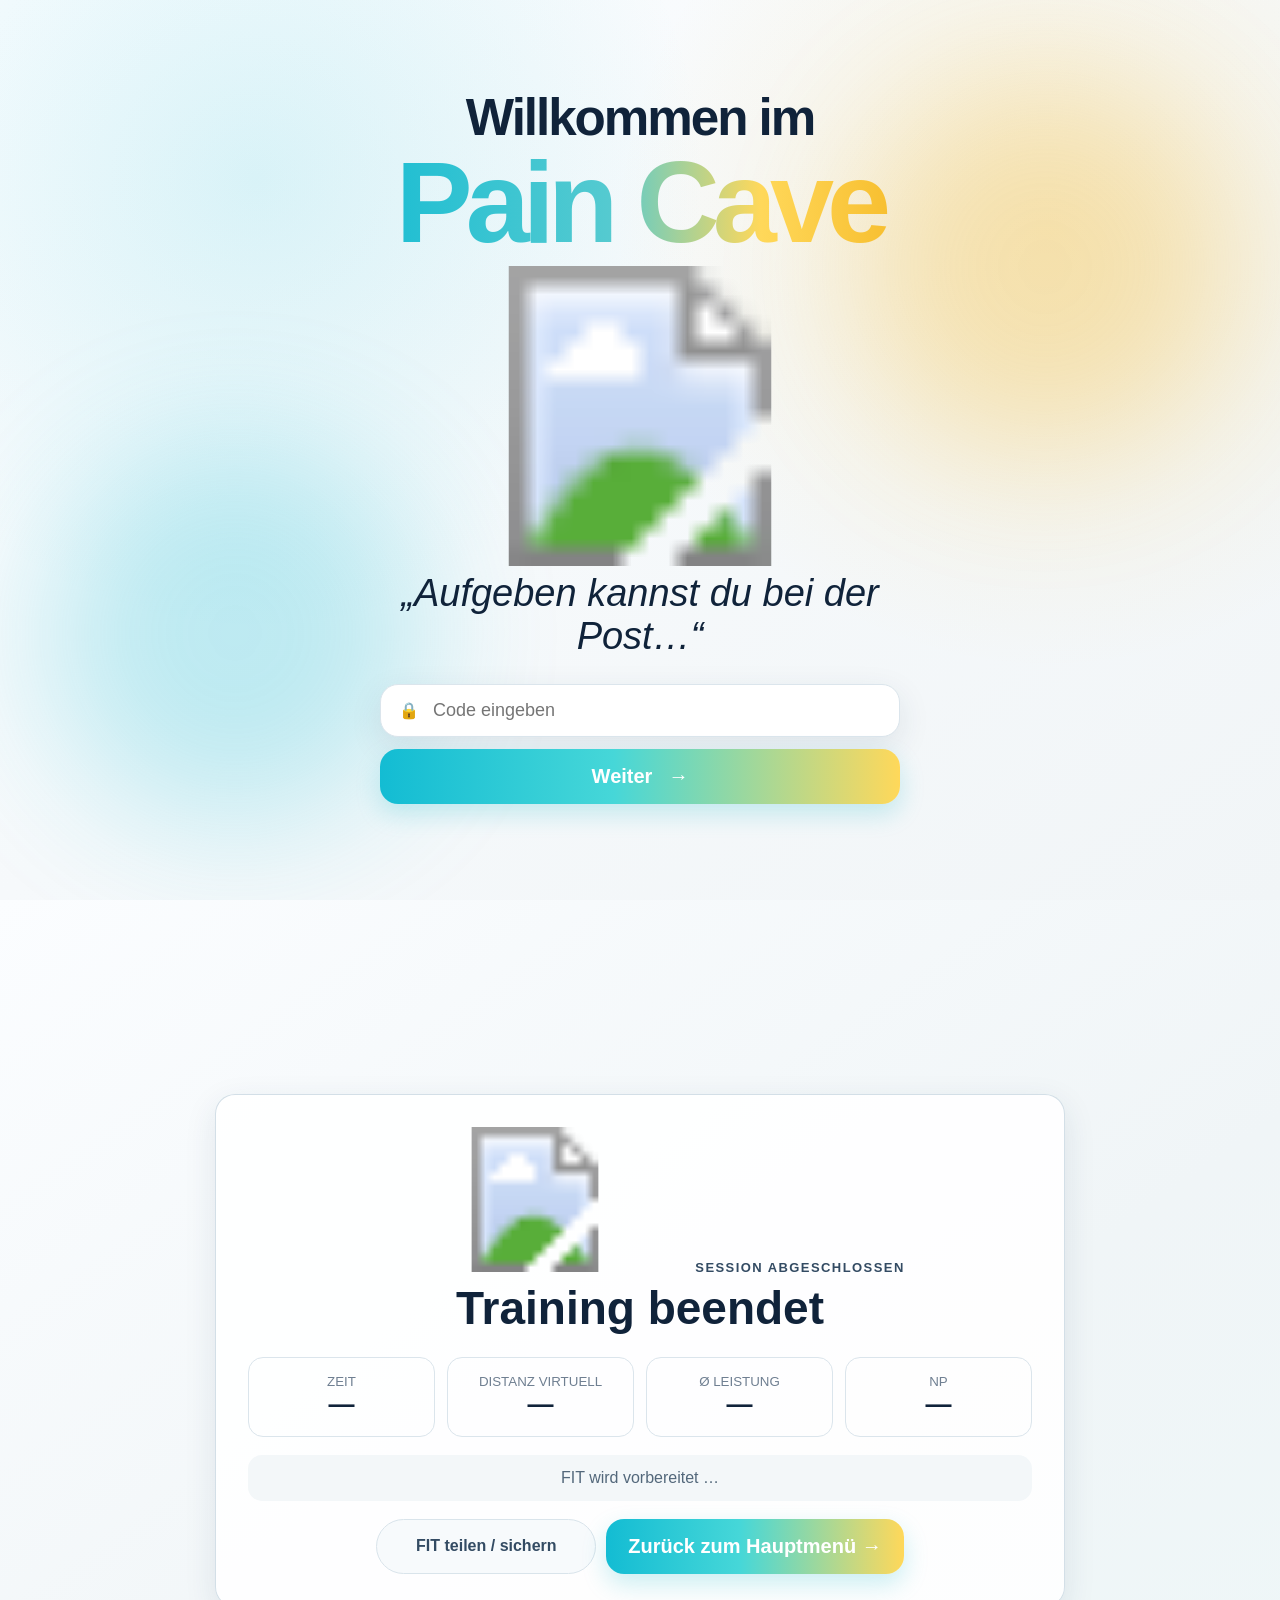
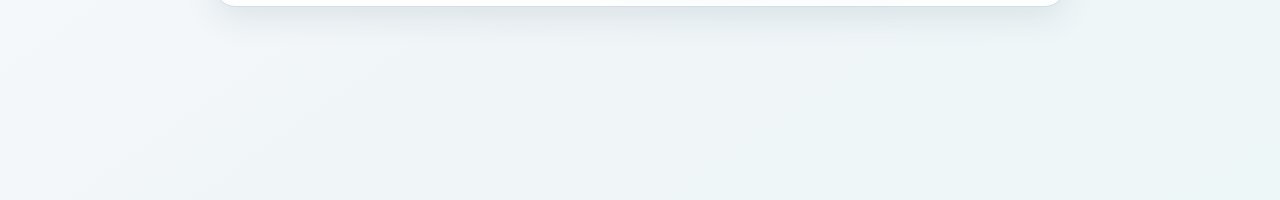
==== index.html @ 0516cbe9 "Finalize Ride UI shell and cache-busting assets" ====
<!doctype html>
<html lang="de">
<head>
  <meta charset="utf-8">
  <meta name="viewport" content="width=device-width,initial-scale=1,maximum-scale=1,viewport-fit=cover">
  <meta name="theme-color" content="#f4f7fa">
  <title>360° Coach · Pain Cave</title>
  <link rel="stylesheet" href="styles-v1.css?v=1.0.1">
  <link rel="stylesheet" href="overrides-v1.css?v=1.0.1">
</head>
<body>
  <div id="toast" class="toast" aria-live="polite"></div>

  <main>
    <section id="screenLogin" class="screen login-screen">
      <div class="login-shell">
        <div class="login-glow glow-cyan"></div><div class="login-glow glow-gold"></div>
        <div class="login-panel">
          <div class="welcome-kicker">Willkommen im</div>
          <h1 class="pain-title">Pain Cave</h1>
          <img class="login-logo" src="assets/logo-web.svg" alt="Triathlon Kollektiv Halle">
          <blockquote>„Aufgeben kannst du bei der Post…“</blockquote>
          <form id="loginForm" class="login-form" autocomplete="off">
            <label class="code-field"><span>🔒</span><input id="accessCode" type="password" inputmode="text" placeholder="Code eingeben" autocomplete="off"></label>
            <div id="loginError" class="login-error" hidden>Falscher Code</div>
            <button class="cta-gradient" type="submit">Weiter <span>→</span></button>
          </form>
        </div>
      </div>
    </section>

    <section id="screenMenu" class="screen app-screen" hidden>
      <header class="app-header">
        <img class="brand-logo" src="assets/logo-web.svg" alt="Triathlon Kollektiv Halle">
        <div class="brand-copy"><strong>360° Coach</strong><span>Athlete: Martin Wehlert</span></div>
        <div class="header-quote">„Aufgeben kannst du<br>bei der Post…“</div>
      </header>

      <div class="page-title"><h1>Hauptmenü</h1><p>Dein nächstes Training wartet</p></div>

      <div class="menu-grid">
        <section class="panel workout-card">
          <div class="panel-head"><span class="eyebrow">▥ Heutiges Workout</span><button id="btnWorkoutChange" class="ghost-btn">⇄ Workout wechseln</button></div>
          <h2 id="menuWorkoutName">Workout wird geladen …</h2>
          <div class="workout-meta">
            <div><b id="menuKeyBlock">—</b><span>Schlüsselblock</span></div>
            <div><b id="menuDuration">—</b><span>Gesamtdauer</span></div>
            <div><b id="menuTarget">—</b><span>Peak-Leistung</span></div>
            <div><b id="menuSource">360° Coach</b><span>Quelle</span></div>
          </div>
          <svg id="menuWorkoutChart" class="workout-chart" viewBox="0 0 1000 170" role="img" aria-label="Workout Profil"></svg>
        </section>

        <section class="panel bike-card">
          <div class="panel-head"><span class="eyebrow">🚴 Bike-Profil</span><span class="info-dot" title="Beeinflusst die virtuelle Geschwindigkeit">i</span></div>
          <div class="bike-options">
            <button id="bikeRoad" class="bike-option" data-bike="road"><div class="bike-icon">🚴</div><b>Rennrad</b><span>CdA 0,30</span></button>
            <button id="bikeTri" class="bike-option active" data-bike="tri"><div class="bike-icon">🏁</div><b>Triathlonrad</b><span>CdA 0,23</span></button>
          </div>
        </section>

        <section class="panel connections-card">
          <div class="panel-head"><span class="eyebrow">◉ Verbindungen</span><button id="btnCheckConnections" class="ghost-btn">↻ Verbindungen prüfen</button></div>
          <div class="connection-grid">
            <button id="btnTrainerConnect" class="connection-tile"><span class="conn-icon">⚡</span><b>KICKR</b><span id="trainerStatusText" class="status-text off">Nicht verbunden</span><small>Smart Trainer</small></button>
            <button id="btnHrmConnect" class="connection-tile"><span class="conn-icon">♥</span><b>HRM-Pro</b><span id="hrmStatusText" class="status-text off">Nicht verbunden</span><small>Herzfrequenz</small></button>
          </div>
        </section>

        <section class="panel checklist-card">
          <div class="panel-head"><span class="eyebrow">✓ Vor dem Start</span><b id="checkCount">2 / 4</b></div>
          <label class="check-row"><input id="checkGarmin" type="checkbox"><span><b>Garmin-Aufzeichnung gestartet</b><small>Auf der Uhr Indoor Cycling manuell starten</small></span></label>
          <label class="check-row"><input id="checkGear" type="checkbox"><span><b>Handtuch / Flasche bereit</b><small>Alles für dein Training vorbereitet?</small></span></label>
          <div class="check-row auto"><span id="checkWorkoutIcon" class="check-icon">✓</span><span><b>Workout geladen</b><small id="checkWorkoutText">Wird geladen …</small></span></div>
          <div class="check-row auto"><span id="checkErgIcon" class="check-icon muted">•</span><span><b>ERG-Modus bereit</b><small id="checkErgText">KICKR noch nicht verbunden</small></span></div>
        </section>

        <section class="panel quick-card">
          <div class="panel-head"><span class="eyebrow">⚙ Schnelleinstellungen</span></div>
          <div class="quick-grid">
            <button id="btnReloadWorkout" class="quick-btn">▣<span>Workout<br>neu laden</span></button>
            <button id="btnConnectionsQuick" class="quick-btn">🔗<span>Verbindungen<br>prüfen</span></button>
            <label class="quick-toggle"><span>FIT automatisch<br>erzeugen</span><input id="toggleAutoFit" type="checkbox" checked><i></i></label>
            <label class="quick-toggle"><span>Display-<br>Dimmung</span><input id="toggleDim" type="checkbox"><i></i></label>
            <label class="quick-toggle"><span>Block-Countdown<br>& Tonsignal</span><input id="toggleSound" type="checkbox" checked><i></i></label>
          </div>
          <div class="secondary-actions"><button id="btnHistory">▥ Historie</button><button id="btnSettings">⚙ Einstellungen</button></div>
        </section>

        <button id="btnStartTraining" class="start-training" disabled><span>▶</span> TRAINING STARTEN <span>→</span></button>
      </div>
    </section>

    <section id="screenRide" class="screen app-screen ride-screen" hidden>
      <header class="ride-header">
        <img class="brand-logo" src="assets/logo-web.svg" alt="Triathlon Kollektiv Halle">
        <div class="brand-copy"><strong>360° Coach</strong><span>Athlete: Martin Wehlert</span></div>
        <div class="ride-statuses">
          <div id="rideTrainerStatus" class="status-chip"><span>⚡</span><b>KICKR</b><small>Verbunden</small></div>
          <div id="rideHrmStatus" class="status-chip"><span>♥</span><b>HRM-Pro</b><small>Verbunden</small></div>
          <div id="rideErgStatus" class="status-chip"><span>⚙</span><b>ERG Modus</b><small>Aktiv</small></div>
        </div>
      </header>

      <div class="ride-grid">
        <section class="panel hero-power">
          <div class="eyebrow center">Aktuelle Leistung</div>
          <div class="power-number"><span id="ridePower3s">0</span><small>W</small></div>
          <div class="hero-sub"><span>ZIEL <b id="rideTargetPower">— W</b></span><span>Ø 3 s</span></div>
          <div class="metric-row">
            <div class="metric-card"><div class="metric-label"><span class="heart">♥</span> Herzfrequenz</div><div class="metric-value"><span id="rideHeartRate">—</span><small>bpm</small></div><div class="metric-foot" id="rideHrZone">HF live</div></div>
            <div class="metric-card"><div class="metric-label"><span class="cyan">◉</span> Kadenz</div><div class="metric-value"><span id="rideCadence">—</span><small>rpm</small></div><div class="metric-foot" id="rideCadenceTarget">Ziel —</div></div>
            <div class="metric-card"><div class="metric-label"><span class="cyan">◔</span> Virtuelle Geschwindigkeit</div><div class="metric-value"><span id="rideSpeed">0,0</span><small>km/h</small></div><div class="metric-foot">Auf ebener Strecke</div></div>
          </div>
        </section>

        <section class="panel block-card">
          <div class="block-head"><span class="eyebrow">Aktueller Block</span><b id="rideBlockIndex">— / —</b></div>
          <div class="block-main"><div><h2 id="rideBlockName">—</h2><h3 id="rideBlockPrescription">—</h3><p id="rideBlockNote"></p><span id="rideRpe" class="rpe-pill">RPE: —/10</span></div><div class="timer-ring"><div><small>Verbleibend</small><b id="rideBlockRemaining">00:00</b></div></div></div>
          <div id="countdownOverlay" class="countdown-overlay" hidden><b id="countdownNumber">5</b><span>Nächster Block</span></div>
          <div class="next-block"><div class="block-head"><span class="eyebrow">Nächster Block</span><b id="rideNextIndex">—</b></div><h3 id="rideNextName">—</h3><p id="rideNextPrescription">—</p><div id="nextMiniProfile" class="mini-profile"></div></div>
        </section>

        <section class="panel profile-card"><div class="profile-head"><span class="eyebrow">Trainings-Profil</span><div class="legend"><span class="gold-line"></span>Ziel-Leistung <span class="cyan-line"></span>Aktuelle Leistung <span class="dot"></span>Aktuelle Position</div></div><svg id="rideWorkoutChart" class="workout-chart ride-chart" viewBox="0 0 1200 220" role="img" aria-label="Live Workout Profil"></svg></section>

        <section class="stats-strip">
          <div><span>⌖</span><small>Virtuelle Distanz</small><b id="rideDistance">0,0 km</b></div>
          <div><span>▥</span><small>Ø Leistung</small><b><span id="rideAvgPower">—</span> W</b><em></em><small>Ø NP</small><b><span id="rideNp">—</span> W</b></div>
          <div><span>◷</span><small>Gesamtzeit</small><b><span id="rideElapsed">0:00</span> / <span id="ridePlanned">0:00</span></b></div>
          <div><span>⌛</span><small>Restzeit</small><b id="rideRemaining">0:00</b></div>
        </section>

        <nav class="ride-controls">
          <button id="btnEndRide" class="control-btn">☰ <span><b>Training beenden</b><small>Zurück ins Menü</small></span></button>
          <button id="btnMinus5" class="control-btn"><b>− 5 W</b><small>Zielleistung</small></button>
          <button id="btnPlus5" class="control-btn"><b>+ 5 W</b><small>Zielleistung</small></button>
          <button id="btnPause" class="control-btn pause-btn"><b>Ⅱ <span>PAUSE</span></b><small>Training anhalten</small></button>
          <button id="btnSkip" class="control-btn"><b>▶▶ SKIP</b><small>Nächster Block</small></button>
        </nav>
      </div>
    </section>

    <section id="screenSummary" class="screen app-screen summary-screen" hidden>
      <div class="summary-shell panel"><img class="summary-logo" src="assets/logo-web.svg" alt="Triathlon Kollektiv Halle"><span class="eyebrow">Session abgeschlossen</span><h1 id="summaryTitle">Training beendet</h1><div class="summary-grid"><div><small>Zeit</small><b id="summaryTime">—</b></div><div><small>Distanz virtuell</small><b id="summaryDistance">—</b></div><div><small>Ø Leistung</small><b id="summaryAvg">—</b></div><div><small>NP</small><b id="summaryNp">—</b></div></div><div id="summaryFit" class="summary-fit">FIT wird vorbereitet …</div><div class="summary-actions"><button id="btnShareFit" class="ghost-btn" disabled>FIT teilen / sichern</button><button id="btnBackMenu" class="cta-gradient">Zurück zum Hauptmenü →</button></div></div>
    </section>
  </main>

  <dialog id="dialogConfirmEnd" class="modal"><form method="dialog" class="modal-card"><h2>Training wirklich beenden?</h2><p>Die bisherige Einheit wird sauber abgeschlossen. Wenn Auto-FIT aktiv ist, wird anschließend eine FIT-Datei erzeugt und validiert.</p><div class="modal-actions"><button value="cancel" class="ghost-btn">Weiterfahren</button><button id="confirmEndRide" value="default" class="danger-btn">Training beenden</button></div></form></dialog>
  <dialog id="dialogWorkouts" class="modal"><div class="modal-card"><div class="modal-head"><h2>Workout wählen</h2><button data-close-dialog="dialogWorkouts">×</button></div><div id="workoutList" class="workout-list"></div></div></dialog>
  <dialog id="dialogHistory" class="modal"><div class="modal-card wide"><div class="modal-head"><h2>Lokale Historie</h2><button data-close-dialog="dialogHistory">×</button></div><div id="historyList" class="history-list"></div></div></dialog>
  <dialog id="dialogSettings" class="modal"><div class="modal-card"><div class="modal-head"><h2>Einstellungen</h2><button data-close-dialog="dialogSettings">×</button></div><div class="settings-form"><label>Fahrergewicht (kg)<input id="settingRiderKg" type="number" min="40" max="150" step="0.1"></label><label>Radgewicht (kg)<input id="settingBikeKg" type="number" min="5" max="25" step="0.1"></label><label>Rennrad CdA<input id="settingRoadCda" type="number" min="0.15" max="0.5" step="0.01"></label><label>Triathlonrad CdA<input id="settingTriCda" type="number" min="0.15" max="0.5" step="0.01"></label><button id="btnSaveSettings" class="cta-gradient">Speichern</button></div></div></dialog>

  <div id="debugDrawer" class="debug-drawer" hidden><div class="debug-head"><b>Debug</b><button id="btnCloseDebug">×</button></div><pre id="debugLog"></pre></div>

  <script src="ride-core-v1.js?v=1.0.1"></script>
  <script src="ride-trainer-v1.js?v=1.0.1"></script>
  <script src="ride-session-v1.js?v=1.0.1"></script>
  <script src="ride-ui-v1.js?v=1.0.1"></script>
</body>
</html>
---- styles-v1.css ----
:root{
  --bg:#f3f6f8;--card:#ffffff;--ink:#10233a;--muted:#6f7f91;--line:#dbe5ec;
  --cyan:#13bcd3;--cyan2:#63e2e7;--cyan-dark:#089fb7;--gold:#f4b51f;--gold2:#ffd85a;
  --green:#20c875;--red:#eb5160;--shadow:0 10px 32px rgba(31,60,86,.10);
}
*{box-sizing:border-box}html,body{margin:0;min-height:100%;font-family:-apple-system,BlinkMacSystemFont,"Segoe UI",Inter,Arial,sans-serif;color:var(--ink);background:var(--bg)}body.dim{filter:brightness(.72)}button,input{font:inherit}button{cursor:pointer}.screen{min-height:100vh}.app-screen{padding:clamp(10px,1.5vw,22px);background:linear-gradient(145deg,#fbfdff,#f0f5f7 62%,#eef7f8)}
.toast{position:fixed;z-index:200;left:50%;top:18px;transform:translate(-50%,-120px);background:#10233a;color:#fff;padding:12px 18px;border-radius:999px;box-shadow:var(--shadow);transition:.25s;font-weight:700}.toast.show{transform:translate(-50%,0)}
.login-screen{display:grid;place-items:center;background:radial-gradient(circle at 20% 20%,rgba(19,188,211,.14),transparent 36%),radial-gradient(circle at 82% 26%,rgba(244,181,31,.15),transparent 35%),linear-gradient(145deg,#fbfdff,#f1f5f7);overflow:hidden;padding:24px}.login-shell{position:relative;width:min(950px,94vw);min-height:min(860px,92vh);display:grid;place-items:center}.login-glow{position:absolute;width:380px;height:380px;border-radius:50%;filter:blur(70px);opacity:.25}.glow-cyan{left:-120px;bottom:5%;background:var(--cyan)}.glow-gold{right:-120px;top:5%;background:var(--gold)}.login-panel{position:relative;z-index:2;text-align:center;width:min(680px,88vw);padding:38px 38px 46px}.welcome-kicker{font-size:clamp(30px,4vw,58px);font-weight:800;letter-spacing:-.04em}.pain-title{margin:0;background:linear-gradient(90deg,var(--cyan),#55cad0 45%,var(--gold2) 70%,var(--gold));-webkit-background-clip:text;background-clip:text;color:transparent;font-size:clamp(64px,9vw,122px);line-height:.96;letter-spacing:-.06em}.login-logo{width:min(560px,80vw);height:300px;object-fit:contain;margin:8px auto 0;display:block}.login-panel blockquote{font-size:clamp(24px,3vw,38px);font-style:italic;margin:6px 0 26px}.login-form{display:grid;gap:12px;max-width:520px;margin:auto}.code-field{display:flex;align-items:center;gap:12px;background:#fff;border:1px solid var(--line);border-radius:18px;padding:14px 18px;box-shadow:var(--shadow)}.code-field input{border:0;outline:0;width:100%;font-size:18px;color:var(--ink);background:transparent}.login-error{color:var(--red);font-weight:800;text-align:left;padding-left:8px}.cta-gradient{border:0;border-radius:18px;padding:16px 22px;color:#fff;font-weight:850;font-size:20px;background:linear-gradient(90deg,var(--cyan),#46d7d8 45%,var(--gold2));box-shadow:0 10px 24px rgba(20,180,200,.22);display:flex;align-items:center;justify-content:center;gap:16px}.cta-gradient:hover{transform:translateY(-1px)}
.app-header,.ride-header{display:flex;align-items:center;gap:18px;min-height:92px;margin-bottom:12px}.brand-logo{width:260px;height:100px;object-fit:contain;object-position:left center}.brand-copy{padding-left:20px;border-left:1px solid #cbd7df;display:flex;flex-direction:column;gap:2px}.brand-copy strong{font-size:30px;color:var(--cyan-dark)}.brand-copy span{font-size:20px;color:#e7a70f;font-weight:750}.header-quote{margin-left:auto;font-size:22px;font-style:italic;text-align:center}.page-title{margin:6px 4px 18px}.page-title h1{font-size:56px;line-height:.95;margin:0;letter-spacing:-.05em}.page-title p{text-transform:uppercase;letter-spacing:.28em;color:#60728a;font-weight:700}.panel{background:rgba(255,255,255,.88);border:1px solid rgba(207,220,229,.9);border-radius:20px;box-shadow:var(--shadow)}.panel-head{display:flex;align-items:center;justify-content:space-between;gap:12px}.eyebrow{text-transform:uppercase;letter-spacing:.11em;font-weight:850;font-size:13px;color:#334b63}.eyebrow.center{text-align:center;display:block}.ghost-btn{border:1px solid #d9e4eb;background:#f7fafc;color:#334b63;padding:10px 15px;border-radius:999px;font-weight:750}.ghost-btn:hover{background:#eef7f9}.info-dot{width:24px;height:24px;border-radius:50%;display:grid;place-items:center;background:#91a7b7;color:#fff;font-weight:800}.menu-grid{display:grid;grid-template-columns:minmax(0,1.6fr) minmax(330px,.9fr);grid-template-areas:"work bike" "connections checklist" "quick start";gap:14px}.workout-card{grid-area:work;padding:18px}.bike-card{grid-area:bike;padding:18px}.connections-card{grid-area:connections;padding:18px}.checklist-card{grid-area:checklist;padding:18px}.quick-card{grid-area:quick;padding:18px}.start-training{grid-area:start;border:0;border-radius:30px;background:linear-gradient(90deg,var(--cyan),#4edbd9 48%,var(--gold2));color:#fff;font-size:28px;font-weight:900;box-shadow:0 12px 30px rgba(30,185,203,.24);min-height:98px;display:flex;align-items:center;justify-content:space-around}.start-training:disabled{filter:grayscale(.7);opacity:.45;cursor:not-allowed}.workout-card h2{font-size:38px;margin:10px 0 8px}.workout-meta{display:grid;grid-template-columns:repeat(4,1fr);gap:10px;margin:6px 0 12px}.workout-meta div{padding-right:12px;border-right:1px solid #e1e9ee}.workout-meta div:last-child{border:0}.workout-meta b{display:block;font-size:18px}.workout-meta span{font-size:12px;color:var(--muted)}.workout-chart{width:100%;height:170px;display:block;border-radius:14px;background:linear-gradient(180deg,#fbfdff,#f5fafc)}.bike-options{display:grid;grid-template-columns:1fr 1fr;gap:12px;margin-top:12px}.bike-option{border:1.5px solid var(--line);background:#fff;border-radius:18px;padding:18px 12px;color:var(--ink);min-height:190px}.bike-option.active{border:2px solid var(--cyan);box-shadow:0 0 0 4px rgba(19,188,211,.08)}.bike-icon{font-size:54px;margin-bottom:8px}.bike-option b,.bike-option span{display:block}.bike-option b{font-size:21px}.bike-option span{font-size:13px;color:var(--muted);margin-top:5px}.connection-grid{display:grid;grid-template-columns:1fr 1fr;gap:12px;margin-top:12px}.connection-tile{border:1px solid var(--line);background:#fff;border-radius:16px;padding:16px;display:grid;grid-template-columns:auto 1fr;gap:4px 12px;text-align:left;color:var(--ink)}.conn-icon{grid-row:1/4;font-size:34px;align-self:center}.connection-tile b{font-size:18px}.status-text{font-weight:800;font-size:14px}.status-text.on{color:var(--green)}.status-text.off{color:var(--red)}.connection-tile small{color:var(--muted)}.checklist-card{display:grid;align-content:start}.check-row{display:flex;gap:12px;align-items:center;border-top:1px solid #e7eef2;padding:12px 0}.check-row:first-of-type{border-top:0}.check-row input{width:24px;height:24px;accent-color:var(--green)}.check-row span:last-child{display:grid}.check-row small{color:var(--muted);margin-top:2px}.check-icon{width:25px;height:25px;border-radius:50%;background:var(--green);color:#fff;display:grid;place-items:center;font-weight:900}.check-icon.muted{background:#c7d2d9}.quick-grid{display:grid;grid-template-columns:repeat(5,1fr);gap:8px;margin-top:12px}.quick-btn,.quick-toggle{min-height:84px;border:1px solid var(--line);background:#fff;border-radius:14px;display:grid;place-items:center;text-align:center;color:var(--ink);padding:8px;font-weight:700}.quick-btn{font-size:20px}.quick-btn span{font-size:12px}.quick-toggle{position:relative}.quick-toggle span{font-size:12px;line-height:1.2}.quick-toggle input{position:absolute;opacity:0}.quick-toggle i{width:42px;height:24px;border-radius:999px;background:#d7e0e5;position:relative}.quick-toggle i:after{content:"";position:absolute;width:18px;height:18px;border-radius:50%;background:#fff;top:3px;left:3px;box-shadow:0 2px 5px rgba(0,0,0,.15);transition:.2s}.quick-toggle input:checked+i{background:var(--cyan)}.quick-toggle input:checked+i:after{left:21px}.secondary-actions{display:flex;gap:10px;margin-top:12px}.secondary-actions button{border:1px solid var(--line);background:#fff;border-radius:14px;padding:11px 16px;color:var(--ink);font-weight:750}
.ride-header{justify-content:flex-start}.ride-statuses{margin-left:auto;display:flex;gap:10px}.status-chip{display:grid;grid-template-columns:auto auto;grid-template-rows:auto auto;gap:0 8px;align-items:center;background:#fff;border:1px solid var(--line);border-radius:15px;padding:10px 14px;min-width:145px}.status-chip>span{grid-row:1/3;font-size:26px}.status-chip b{font-size:15px}.status-chip small{color:var(--green);font-weight:700}.status-chip.off small{color:var(--red)}.ride-grid{display:grid;grid-template-columns:minmax(0,2fr) minmax(350px,1fr);grid-template-areas:"hero block" "profile profile" "stats stats" "controls controls";gap:12px}.hero-power{grid-area:hero;padding:16px}.block-card{grid-area:block;padding:16px;position:relative;overflow:hidden}.profile-card{grid-area:profile;padding:14px 18px}.stats-strip{grid-area:stats;background:#fff;border:1px solid var(--line);border-radius:18px;box-shadow:var(--shadow);display:grid;grid-template-columns:1fr 1.4fr 1fr 1fr}.stats-strip>div{padding:14px 18px;border-right:1px solid #e3eaee;display:flex;align-items:center;gap:10px;flex-wrap:wrap}.stats-strip>div:last-child{border:0}.stats-strip>div>span:first-child{font-size:30px;color:#52667b}.stats-strip small{text-transform:uppercase;letter-spacing:.08em;color:#60728a;font-weight:700}.stats-strip b{font-size:24px}.stats-strip em{height:30px;width:1px;background:#dfe7ec}.ride-controls{grid-area:controls;display:grid;grid-template-columns:1.05fr .9fr .9fr 1.2fr 1fr;gap:10px}.control-btn{min-height:82px;border:1px solid #cddbe4;background:#fff;border-radius:18px;color:var(--ink);display:flex;align-items:center;justify-content:center;gap:10px;font-size:21px;font-weight:850}.control-btn span{display:grid;text-align:left}.control-btn small{display:block;font-size:11px;color:var(--muted);font-weight:600}.pause-btn{background:linear-gradient(135deg,#ffe16f,#ffc83d);border-color:#f2b91f}.hero-power>.eyebrow{margin:2px 0 0}.power-number{text-align:center;font-size:clamp(105px,13vw,180px);font-weight:900;line-height:.92;letter-spacing:-.07em}.power-number small{font-size:.35em;color:#6d7b8d;letter-spacing:0}.hero-sub{display:flex;justify-content:center;gap:28px;align-items:center;color:#5f6f80;text-transform:uppercase;letter-spacing:.18em}.hero-sub b{color:var(--cyan-dark);font-size:27px;letter-spacing:0}.metric-row{display:grid;grid-template-columns:repeat(3,1fr);gap:10px;margin-top:16px}.metric-card{border:1px solid var(--line);background:#fff;border-radius:16px;padding:14px}.metric-label{font-size:13px;font-weight:800;color:#465b70}.heart{color:#ff5e6d}.cyan{color:var(--cyan-dark)}.metric-value{font-size:38px;font-weight:900;margin-top:6px}.metric-value small{font-size:18px;font-weight:600}.metric-foot{color:var(--muted);font-size:13px;margin-top:6px}.block-head{display:flex;align-items:center;justify-content:space-between}.block-main{display:grid;grid-template-columns:1fr 150px;gap:10px;align-items:center;margin-top:10px}.block-main h2{font-size:34px;margin:5px 0}.block-main h3{font-size:20px;margin:0}.block-main p{color:var(--muted);margin:5px 0 8px}.rpe-pill{display:inline-block;background:#d7f4fa;color:#087f98;border-radius:999px;padding:6px 11px;font-weight:850}.timer-ring{position:relative;width:145px;height:145px;border-radius:50%;background:conic-gradient(var(--cyan) 0 72%,#e7edf1 72% 100%);display:grid;place-items:center}.timer-ring:before{content:"";position:absolute;width:111px;height:111px;border-radius:50%;background:#fff}.timer-ring div{position:relative;text-align:center;z-index:2}.timer-ring small{display:block;text-transform:uppercase;color:var(--muted);font-size:10px}.timer-ring b{font-size:30px}.next-block{border-top:1px solid #e3ebef;margin-top:12px;padding-top:12px}.next-block h3{font-size:23px;margin:8px 0 0}.next-block p{margin:3px 0;color:#4d6073}.mini-profile{display:flex;align-items:flex-end;gap:3px;height:34px;justify-content:flex-end}.mini-profile i{display:block;width:24px;background:#d8e1e7;border-radius:3px 3px 0 0}.mini-profile i.active{background:var(--cyan)}.countdown-overlay{position:absolute;inset:0;background:rgba(255,255,255,.94);z-index:4;display:grid;place-items:center;align-content:center;color:var(--ink)}.countdown-overlay b{font-size:120px;line-height:.9;color:var(--gold);text-shadow:0 6px 24px rgba(244,181,31,.22)}.countdown-overlay span{text-transform:uppercase;letter-spacing:.18em;font-weight:800;color:#566b7e}.profile-head{display:flex;justify-content:space-between;align-items:center}.legend{display:flex;align-items:center;gap:8px;color:var(--muted);font-size:12px}.gold-line,.cyan-line{width:22px;height:3px;border-radius:4px;display:inline-block}.gold-line{background:var(--gold)}.cyan-line{background:var(--cyan-dark)}.legend .dot{width:9px;height:9px;background:var(--cyan);border-radius:50%;display:inline-block}.ride-chart{height:205px;margin-top:6px}
.summary-screen{display:grid;place-items:center}.summary-shell{width:min(850px,94vw);padding:32px;text-align:center}.summary-logo{width:320px;height:145px;object-fit:contain}.summary-shell h1{font-size:46px;margin:5px 0 22px}.summary-grid{display:grid;grid-template-columns:repeat(4,1fr);gap:12px}.summary-grid div{border:1px solid var(--line);border-radius:15px;padding:16px}.summary-grid small{display:block;color:var(--muted);text-transform:uppercase}.summary-grid b{font-size:26px}.summary-fit{margin:18px 0;padding:14px;border-radius:14px;background:#f3f7f9;color:#53687b}.summary-actions{display:flex;gap:10px;justify-content:center}.summary-actions button{min-width:220px}
.modal{border:0;padding:0;border-radius:22px;box-shadow:0 30px 80px rgba(17,37,55,.25);max-width:min(720px,92vw)}.modal::backdrop{background:rgba(16,35,58,.35);backdrop-filter:blur(3px)}.modal-card{padding:24px;background:#fff;color:var(--ink);min-width:min(580px,88vw)}.modal-card.wide{min-width:min(800px,92vw)}.modal-card h2{font-size:30px;margin-top:0}.modal-card p{color:var(--muted);line-height:1.5}.modal-actions{display:flex;gap:10px;justify-content:flex-end}.danger-btn{border:0;background:#e95662;color:#fff;border-radius:999px;padding:11px 18px;font-weight:800}.modal-head{display:flex;justify-content:space-between;align-items:center}.modal-head button{border:0;background:transparent;font-size:28px;color:var(--ink)}.workout-list,.history-list{display:grid;gap:10px}.workout-choice,.history-item{border:1px solid var(--line);border-radius:14px;padding:14px;background:#fafcfd;text-align:left}.workout-choice b,.history-item b{display:block;font-size:18px}.workout-choice small,.history-item small{color:var(--muted)}.settings-form{display:grid;gap:12px}.settings-form label{display:grid;gap:5px;font-weight:700}.settings-form input{border:1px solid var(--line);border-radius:11px;padding:11px;color:var(--ink)}.debug-drawer{position:fixed;z-index:250;right:10px;bottom:10px;width:min(600px,90vw);max-height:50vh;background:#07101b;color:#cbe2ee;border-radius:14px;box-shadow:0 20px 60px rgba(0,0,0,.3);padding:12px}.debug-head{display:flex;justify-content:space-between}.debug-head button{background:transparent;border:0;color:#fff}.debug-drawer pre{white-space:pre-wrap;overflow:auto;max-height:40vh;font-size:11px}
@media(max-width:980px){.menu-grid{grid-template-columns:1fr;grid-template-areas:"work" "bike" "connections" "checklist" "quick" "start"}.ride-grid{grid-template-columns:1fr;grid-template-areas:"hero" "block" "profile" "stats" "controls"}.ride-statuses{gap:6px}.status-chip{min-width:0}.stats-strip{grid-template-columns:1fr 1fr}.stats-strip>div:nth-child(2){border-right:0}.ride-controls{grid-template-columns:repeat(5,1fr)}.control-btn{font-size:16px}.brand-logo{width:210px}.header-quote{display:none}}
@media(max-width:680px){.app-header,.ride-header{flex-wrap:wrap}.brand-logo{width:170px;height:78px}.brand-copy strong{font-size:22px}.brand-copy span{font-size:15px}.ride-statuses{width:100%;margin-left:0}.status-chip{flex:1}.page-title h1{font-size:42px}.workout-meta{grid-template-columns:1fr 1fr}.quick-grid{grid-template-columns:repeat(2,1fr)}.metric-row{grid-template-columns:1fr}.power-number{font-size:105px}.block-main{grid-template-columns:1fr 120px}.timer-ring{width:115px;height:115px}.timer-ring:before{width:88px;height:88px}.timer-ring b{font-size:23px}.stats-strip{grid-template-columns:1fr}.stats-strip>div{border-right:0;border-bottom:1px solid #e3eaee}.ride-controls{grid-template-columns:1fr 1fr}.ride-controls .pause-btn{grid-column:1/3}.summary-grid{grid-template-columns:1fr 1fr}}
---- overrides-v1.css ----
.countdown-overlay[hidden]{display:none!important}
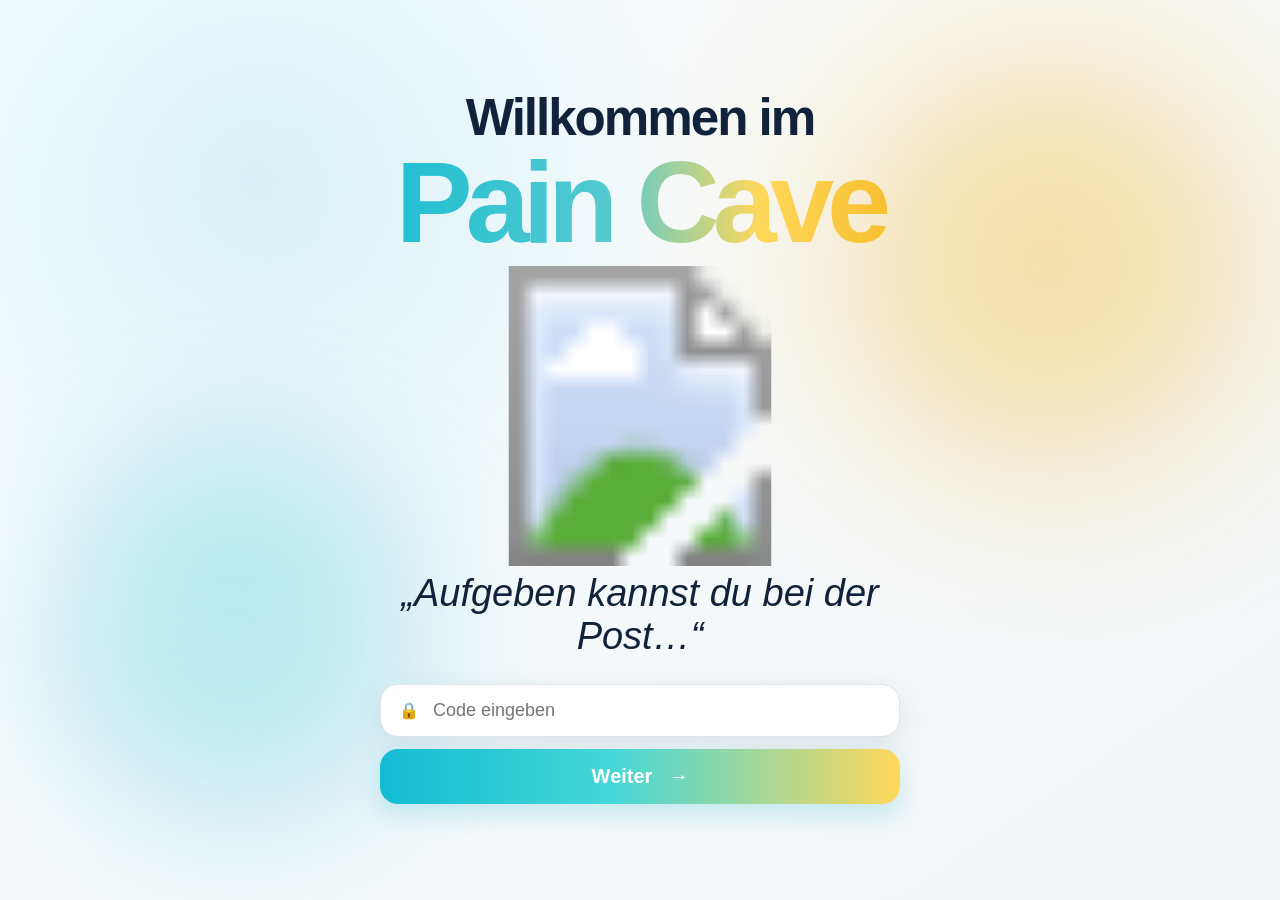
==== commit 19a32c81: "Bust cache for routing and visibility fixes" ====
--- a/index.html
+++ b/index.html
@@ -5,156 +5,18 @@
   <meta name="viewport" content="width=device-width,initial-scale=1,maximum-scale=1,viewport-fit=cover">
   <meta name="theme-color" content="#f4f7fa">
   <title>360° Coach · Pain Cave</title>
-  <link rel="stylesheet" href="styles-v1.css?v=1.0.1">
-  <link rel="stylesheet" href="overrides-v1.css?v=1.0.1">
+  <link rel="stylesheet" href="styles-v1.css?v=1.0.4">
+  <link rel="stylesheet" href="overrides-v1.css?v=1.0.4">
 </head>
 <body>
   <div id="toast" class="toast" aria-live="polite"></div>
-
   <main>
-    <section id="screenLogin" class="screen login-screen">
-      <div class="login-shell">
-        <div class="login-glow glow-cyan"></div><div class="login-glow glow-gold"></div>
-        <div class="login-panel">
-          <div class="welcome-kicker">Willkommen im</div>
-          <h1 class="pain-title">Pain Cave</h1>
-          <img class="login-logo" src="assets/logo-web.svg" alt="Triathlon Kollektiv Halle">
-          <blockquote>„Aufgeben kannst du bei der Post…“</blockquote>
-          <form id="loginForm" class="login-form" autocomplete="off">
-            <label class="code-field"><span>🔒</span><input id="accessCode" type="password" inputmode="text" placeholder="Code eingeben" autocomplete="off"></label>
-            <div id="loginError" class="login-error" hidden>Falscher Code</div>
-            <button class="cta-gradient" type="submit">Weiter <span>→</span></button>
-          </form>
-        </div>
-      </div>
-    </section>
-
-    <section id="screenMenu" class="screen app-screen" hidden>
-      <header class="app-header">
-        <img class="brand-logo" src="assets/logo-web.svg" alt="Triathlon Kollektiv Halle">
-        <div class="brand-copy"><strong>360° Coach</strong><span>Athlete: Martin Wehlert</span></div>
-        <div class="header-quote">„Aufgeben kannst du<br>bei der Post…“</div>
-      </header>
-
-      <div class="page-title"><h1>Hauptmenü</h1><p>Dein nächstes Training wartet</p></div>
-
-      <div class="menu-grid">
-        <section class="panel workout-card">
-          <div class="panel-head"><span class="eyebrow">▥ Heutiges Workout</span><button id="btnWorkoutChange" class="ghost-btn">⇄ Workout wechseln</button></div>
-          <h2 id="menuWorkoutName">Workout wird geladen …</h2>
-          <div class="workout-meta">
-            <div><b id="menuKeyBlock">—</b><span>Schlüsselblock</span></div>
-            <div><b id="menuDuration">—</b><span>Gesamtdauer</span></div>
-            <div><b id="menuTarget">—</b><span>Peak-Leistung</span></div>
-            <div><b id="menuSource">360° Coach</b><span>Quelle</span></div>
-          </div>
-          <svg id="menuWorkoutChart" class="workout-chart" viewBox="0 0 1000 170" role="img" aria-label="Workout Profil"></svg>
-        </section>
-
-        <section class="panel bike-card">
-          <div class="panel-head"><span class="eyebrow">🚴 Bike-Profil</span><span class="info-dot" title="Beeinflusst die virtuelle Geschwindigkeit">i</span></div>
-          <div class="bike-options">
-            <button id="bikeRoad" class="bike-option" data-bike="road"><div class="bike-icon">🚴</div><b>Rennrad</b><span>CdA 0,30</span></button>
-            <button id="bikeTri" class="bike-option active" data-bike="tri"><div class="bike-icon">🏁</div><b>Triathlonrad</b><span>CdA 0,23</span></button>
-          </div>
-        </section>
-
-        <section class="panel connections-card">
-          <div class="panel-head"><span class="eyebrow">◉ Verbindungen</span><button id="btnCheckConnections" class="ghost-btn">↻ Verbindungen prüfen</button></div>
-          <div class="connection-grid">
-            <button id="btnTrainerConnect" class="connection-tile"><span class="conn-icon">⚡</span><b>KICKR</b><span id="trainerStatusText" class="status-text off">Nicht verbunden</span><small>Smart Trainer</small></button>
-            <button id="btnHrmConnect" class="connection-tile"><span class="conn-icon">♥</span><b>HRM-Pro</b><span id="hrmStatusText" class="status-text off">Nicht verbunden</span><small>Herzfrequenz</small></button>
-          </div>
-        </section>
-
-        <section class="panel checklist-card">
-          <div class="panel-head"><span class="eyebrow">✓ Vor dem Start</span><b id="checkCount">2 / 4</b></div>
-          <label class="check-row"><input id="checkGarmin" type="checkbox"><span><b>Garmin-Aufzeichnung gestartet</b><small>Auf der Uhr Indoor Cycling manuell starten</small></span></label>
-          <label class="check-row"><input id="checkGear" type="checkbox"><span><b>Handtuch / Flasche bereit</b><small>Alles für dein Training vorbereitet?</small></span></label>
-          <div class="check-row auto"><span id="checkWorkoutIcon" class="check-icon">✓</span><span><b>Workout geladen</b><small id="checkWorkoutText">Wird geladen …</small></span></div>
-          <div class="check-row auto"><span id="checkErgIcon" class="check-icon muted">•</span><span><b>ERG-Modus bereit</b><small id="checkErgText">KICKR noch nicht verbunden</small></span></div>
-        </section>
-
-        <section class="panel quick-card">
-          <div class="panel-head"><span class="eyebrow">⚙ Schnelleinstellungen</span></div>
-          <div class="quick-grid">
-            <button id="btnReloadWorkout" class="quick-btn">▣<span>Workout<br>neu laden</span></button>
-            <button id="btnConnectionsQuick" class="quick-btn">🔗<span>Verbindungen<br>prüfen</span></button>
-            <label class="quick-toggle"><span>FIT automatisch<br>erzeugen</span><input id="toggleAutoFit" type="checkbox" checked><i></i></label>
-            <label class="quick-toggle"><span>Display-<br>Dimmung</span><input id="toggleDim" type="checkbox"><i></i></label>
-            <label class="quick-toggle"><span>Block-Countdown<br>& Tonsignal</span><input id="toggleSound" type="checkbox" checked><i></i></label>
-          </div>
-          <div class="secondary-actions"><button id="btnHistory">▥ Historie</button><button id="btnSettings">⚙ Einstellungen</button></div>
-        </section>
-
-        <button id="btnStartTraining" class="start-training" disabled><span>▶</span> TRAINING STARTEN <span>→</span></button>
-      </div>
-    </section>
-
-    <section id="screenRide" class="screen app-screen ride-screen" hidden>
-      <header class="ride-header">
-        <img class="brand-logo" src="assets/logo-web.svg" alt="Triathlon Kollektiv Halle">
-        <div class="brand-copy"><strong>360° Coach</strong><span>Athlete: Martin Wehlert</span></div>
-        <div class="ride-statuses">
-          <div id="rideTrainerStatus" class="status-chip"><span>⚡</span><b>KICKR</b><small>Verbunden</small></div>
-          <div id="rideHrmStatus" class="status-chip"><span>♥</span><b>HRM-Pro</b><small>Verbunden</small></div>
-          <div id="rideErgStatus" class="status-chip"><span>⚙</span><b>ERG Modus</b><small>Aktiv</small></div>
-        </div>
-      </header>
-
-      <div class="ride-grid">
-        <section class="panel hero-power">
-          <div class="eyebrow center">Aktuelle Leistung</div>
-          <div class="power-number"><span id="ridePower3s">0</span><small>W</small></div>
-          <div class="hero-sub"><span>ZIEL <b id="rideTargetPower">— W</b></span><span>Ø 3 s</span></div>
-          <div class="metric-row">
-            <div class="metric-card"><div class="metric-label"><span class="heart">♥</span> Herzfrequenz</div><div class="metric-value"><span id="rideHeartRate">—</span><small>bpm</small></div><div class="metric-foot" id="rideHrZone">HF live</div></div>
-            <div class="metric-card"><div class="metric-label"><span class="cyan">◉</span> Kadenz</div><div class="metric-value"><span id="rideCadence">—</span><small>rpm</small></div><div class="metric-foot" id="rideCadenceTarget">Ziel —</div></div>
-            <div class="metric-card"><div class="metric-label"><span class="cyan">◔</span> Virtuelle Geschwindigkeit</div><div class="metric-value"><span id="rideSpeed">0,0</span><small>km/h</small></div><div class="metric-foot">Auf ebener Strecke</div></div>
-          </div>
-        </section>
-
-        <section class="panel block-card">
-          <div class="block-head"><span class="eyebrow">Aktueller Block</span><b id="rideBlockIndex">— / —</b></div>
-          <div class="block-main"><div><h2 id="rideBlockName">—</h2><h3 id="rideBlockPrescription">—</h3><p id="rideBlockNote"></p><span id="rideRpe" class="rpe-pill">RPE: —/10</span></div><div class="timer-ring"><div><small>Verbleibend</small><b id="rideBlockRemaining">00:00</b></div></div></div>
-          <div id="countdownOverlay" class="countdown-overlay" hidden><b id="countdownNumber">5</b><span>Nächster Block</span></div>
-          <div class="next-block"><div class="block-head"><span class="eyebrow">Nächster Block</span><b id="rideNextIndex">—</b></div><h3 id="rideNextName">—</h3><p id="rideNextPrescription">—</p><div id="nextMiniProfile" class="mini-profile"></div></div>
-        </section>
-
-        <section class="panel profile-card"><div class="profile-head"><span class="eyebrow">Trainings-Profil</span><div class="legend"><span class="gold-line"></span>Ziel-Leistung <span class="cyan-line"></span>Aktuelle Leistung <span class="dot"></span>Aktuelle Position</div></div><svg id="rideWorkoutChart" class="workout-chart ride-chart" viewBox="0 0 1200 220" role="img" aria-label="Live Workout Profil"></svg></section>
-
-        <section class="stats-strip">
-          <div><span>⌖</span><small>Virtuelle Distanz</small><b id="rideDistance">0,0 km</b></div>
-          <div><span>▥</span><small>Ø Leistung</small><b><span id="rideAvgPower">—</span> W</b><em></em><small>Ø NP</small><b><span id="rideNp">—</span> W</b></div>
-          <div><span>◷</span><small>Gesamtzeit</small><b><span id="rideElapsed">0:00</span> / <span id="ridePlanned">0:00</span></b></div>
-          <div><span>⌛</span><small>Restzeit</small><b id="rideRemaining">0:00</b></div>
-        </section>
-
-        <nav class="ride-controls">
-          <button id="btnEndRide" class="control-btn">☰ <span><b>Training beenden</b><small>Zurück ins Menü</small></span></button>
-          <button id="btnMinus5" class="control-btn"><b>− 5 W</b><small>Zielleistung</small></button>
-          <button id="btnPlus5" class="control-btn"><b>+ 5 W</b><small>Zielleistung</small></button>
-          <button id="btnPause" class="control-btn pause-btn"><b>Ⅱ <span>PAUSE</span></b><small>Training anhalten</small></button>
-          <button id="btnSkip" class="control-btn"><b>▶▶ SKIP</b><small>Nächster Block</small></button>
-        </nav>
-      </div>
-    </section>
-
-    <section id="screenSummary" class="screen app-screen summary-screen" hidden>
-      <div class="summary-shell panel"><img class="summary-logo" src="assets/logo-web.svg" alt="Triathlon Kollektiv Halle"><span class="eyebrow">Session abgeschlossen</span><h1 id="summaryTitle">Training beendet</h1><div class="summary-grid"><div><small>Zeit</small><b id="summaryTime">—</b></div><div><small>Distanz virtuell</small><b id="summaryDistance">—</b></div><div><small>Ø Leistung</small><b id="summaryAvg">—</b></div><div><small>NP</small><b id="summaryNp">—</b></div></div><div id="summaryFit" class="summary-fit">FIT wird vorbereitet …</div><div class="summary-actions"><button id="btnShareFit" class="ghost-btn" disabled>FIT teilen / sichern</button><button id="btnBackMenu" class="cta-gradient">Zurück zum Hauptmenü →</button></div></div>
-    </section>
+    <section id="screenLogin" class="screen login-screen"><div class="login-shell"><div class="login-glow glow-cyan"></div><div class="login-glow glow-gold"></div><div class="login-panel"><div class="welcome-kicker">Willkommen im</div><h1 class="pain-title">Pain Cave</h1><img class="login-logo" src="assets/logo-web.svg" alt="Triathlon Kollektiv Halle"><blockquote>„Aufgeben kannst du bei der Post…“</blockquote><form id="loginForm" class="login-form" autocomplete="off"><label class="code-field"><span>🔒</span><input id="accessCode" type="password" inputmode="text" placeholder="Code eingeben" autocomplete="off"></label><div id="loginError" class="login-error" hidden>Falscher Code</div><button class="cta-gradient" type="submit">Weiter <span>→</span></button></form></div></div></section>
+    <section id="screenMenu" class="screen app-screen" hidden><header class="app-header"><img class="brand-logo" src="assets/logo-web.svg" alt="Triathlon Kollektiv Halle"><div class="brand-copy"><strong>360° Coach</strong><span>Athlete: Martin Wehlert</span></div><div class="header-quote">„Aufgeben kannst du<br>bei der Post…“</div></header><div class="page-title"><h1>Hauptmenü</h1><p>Dein nächstes Training wartet</p></div><div class="menu-grid"><section class="panel workout-card"><div class="panel-head"><span class="eyebrow">▥ Heutiges Workout</span><button id="btnWorkoutChange" class="ghost-btn">⇄ Workout wechseln</button></div><h2 id="menuWorkoutName">Workout wird geladen …</h2><div class="workout-meta"><div><b id="menuKeyBlock">—</b><span>Schlüsselblock</span></div><div><b id="menuDuration">—</b><span>Gesamtdauer</span></div><div><b id="menuTarget">—</b><span>Peak-Leistung</span></div><div><b id="menuSource">360° Coach</b><span>Quelle</span></div></div><svg id="menuWorkoutChart" class="workout-chart" viewBox="0 0 1000 170" role="img" aria-label="Workout Profil"></svg></section><section class="panel bike-card"><div class="panel-head"><span class="eyebrow">🚴 Bike-Profil</span><span class="info-dot" title="Beeinflusst die virtuelle Geschwindigkeit">i</span></div><div class="bike-options"><button id="bikeRoad" class="bike-option" data-bike="road"><div class="bike-icon">🚴</div><b>Rennrad</b><span>CdA 0,30</span></button><button id="bikeTri" class="bike-option active" data-bike="tri"><div class="bike-icon">🏁</div><b>Triathlonrad</b><span>CdA 0,23</span></button></div></section><section class="panel connections-card"><div class="panel-head"><span class="eyebrow">◉ Verbindungen</span><button id="btnCheckConnections" class="ghost-btn">↻ Verbindungen prüfen</button></div><div class="connection-grid"><button id="btnTrainerConnect" class="connection-tile"><span class="conn-icon">⚡</span><b>KICKR</b><span id="trainerStatusText" class="status-text off">Nicht verbunden</span><small>Smart Trainer</small></button><button id="btnHrmConnect" class="connection-tile"><span class="conn-icon">♥</span><b>HRM-Pro</b><span id="hrmStatusText" class="status-text off">Nicht verbunden</span><small>Herzfrequenz</small></button></div></section><section class="panel checklist-card"><div class="panel-head"><span class="eyebrow">✓ Vor dem Start</span><b id="checkCount">2 / 4</b></div><label class="check-row"><input id="checkGarmin" type="checkbox"><span><b>Garmin-Aufzeichnung gestartet</b><small>Auf der Uhr Indoor Cycling manuell starten</small></span></label><label class="check-row"><input id="checkGear" type="checkbox"><span><b>Handtuch / Flasche bereit</b><small>Alles für dein Training vorbereitet?</small></span></label><div class="check-row auto"><span id="checkWorkoutIcon" class="check-icon">✓</span><span><b>Workout geladen</b><small id="checkWorkoutText">Wird geladen …</small></span></div><div class="check-row auto"><span id="checkErgIcon" class="check-icon muted">•</span><span><b>ERG-Modus bereit</b><small id="checkErgText">KICKR noch nicht verbunden</small></span></div></section><section class="panel quick-card"><div class="panel-head"><span class="eyebrow">⚙ Schnelleinstellungen</span></div><div class="quick-grid"><button id="btnReloadWorkout" class="quick-btn">▣<span>Workout<br>neu laden</span></button><button id="btnConnectionsQuick" class="quick-btn">🔗<span>Verbindungen<br>prüfen</span></button><label class="quick-toggle"><span>FIT automatisch<br>erzeugen</span><input id="toggleAutoFit" type="checkbox" checked><i></i></label><label class="quick-toggle"><span>Display-<br>Dimmung</span><input id="toggleDim" type="checkbox"><i></i></label><label class="quick-toggle"><span>Block-Countdown<br>& Tonsignal</span><input id="toggleSound" type="checkbox" checked><i></i></label></div><div class="secondary-actions"><button id="btnHistory">▥ Historie</button><button id="btnSettings">⚙ Einstellungen</button></div></section><button id="btnStartTraining" class="start-training" disabled><span>▶</span> TRAINING STARTEN <span>→</span></button></div></section>
+    <section id="screenRide" class="screen app-screen ride-screen" hidden><header class="ride-header"><img class="brand-logo" src="assets/logo-web.svg" alt="Triathlon Kollektiv Halle"><div class="brand-copy"><strong>360° Coach</strong><span>Athlete: Martin Wehlert</span></div><div class="ride-statuses"><div id="rideTrainerStatus" class="status-chip"><span>⚡</span><b>KICKR</b><small>Verbunden</small></div><div id="rideHrmStatus" class="status-chip"><span>♥</span><b>HRM-Pro</b><small>Verbunden</small></div><div id="rideErgStatus" class="status-chip"><span>⚙</span><b>ERG Modus</b><small>Aktiv</small></div></div></header><div class="ride-grid"><section class="panel hero-power"><div class="eyebrow center">Aktuelle Leistung</div><div class="power-number"><span id="ridePower3s">0</span><small>W</small></div><div class="hero-sub"><span>ZIEL <b id="rideTargetPower">— W</b></span><span>Ø 3 s</span></div><div class="metric-row"><div class="metric-card"><div class="metric-label"><span class="heart">♥</span> Herzfrequenz</div><div class="metric-value"><span id="rideHeartRate">—</span><small>bpm</small></div><div class="metric-foot" id="rideHrZone">HF live</div></div><div class="metric-card"><div class="metric-label"><span class="cyan">◉</span> Kadenz</div><div class="metric-value"><span id="rideCadence">—</span><small>rpm</small></div><div class="metric-foot" id="rideCadenceTarget">Ziel —</div></div><div class="metric-card"><div class="metric-label"><span class="cyan">◔</span> Virtuelle Geschwindigkeit</div><div class="metric-value"><span id="rideSpeed">0,0</span><small>km/h</small></div><div class="metric-foot">Auf ebener Strecke</div></div></div></section><section class="panel block-card"><div class="block-head"><span class="eyebrow">Aktueller Block</span><b id="rideBlockIndex">— / —</b></div><div class="block-main"><div><h2 id="rideBlockName">—</h2><h3 id="rideBlockPrescription">—</h3><p id="rideBlockNote"></p><span id="rideRpe" class="rpe-pill">RPE: —/10</span></div><div class="timer-ring"><div><small>Verbleibend</small><b id="rideBlockRemaining">00:00</b></div></div></div><div id="countdownOverlay" class="countdown-overlay" hidden><b id="countdownNumber">5</b><span id="countdownLabel">Nächster Block</span></div><div class="next-block"><div class="block-head"><span class="eyebrow">Nächster Block</span><b id="rideNextIndex">—</b></div><h3 id="rideNextName">—</h3><p id="rideNextPrescription">—</p><div id="nextMiniProfile" class="mini-profile"></div></div></section><section class="panel profile-card"><div class="profile-head"><span class="eyebrow">Trainings-Profil</span><div class="legend"><span class="gold-line"></span>Ziel-Leistung <span class="cyan-line"></span>Aktuelle Leistung <span class="dot"></span>Aktuelle Position</div></div><svg id="rideWorkoutChart" class="workout-chart ride-chart" viewBox="0 0 1200 220" role="img" aria-label="Live Workout Profil"></svg></section><section class="stats-strip"><div><span>⌖</span><small>Virtuelle Distanz</small><b id="rideDistance">0,0 km</b></div><div><span>▥</span><small>Ø Leistung</small><b><span id="rideAvgPower">—</span> W</b><em></em><small>Ø NP</small><b><span id="rideNp">—</span> W</b></div><div><span>◷</span><small>Gesamtzeit</small><b><span id="rideElapsed">0:00</span> / <span id="ridePlanned">0:00</span></b></div><div><span>⌛</span><small>Restzeit</small><b id="rideRemaining">0:00</b></div></section><nav class="ride-controls"><button id="btnEndRide" class="control-btn">☰ <span><b>Training beenden</b><small>Zurück ins Menü</small></span></button><button id="btnMinus5" class="control-btn"><b>− 5 W</b><small>Zielleistung</small></button><button id="btnPlus5" class="control-btn"><b>+ 5 W</b><small>Zielleistung</small></button><button id="btnPause" class="control-btn pause-btn"><b>Ⅱ <span>PAUSE</span></b><small>Training anhalten</small></button><button id="btnSkip" class="control-btn"><b>▶▶ SKIP</b><small>Nächster Block</small></button></nav></div></section>
+    <section id="screenSummary" class="screen app-screen summary-screen" hidden><div class="summary-shell panel"><img class="summary-logo" src="assets/logo-web.svg" alt="Triathlon Kollektiv Halle"><span class="eyebrow">Session abgeschlossen</span><h1 id="summaryTitle">Training beendet</h1><div class="summary-grid"><div><small>Zeit</small><b id="summaryTime">—</b></div><div><small>Distanz virtuell</small><b id="summaryDistance">—</b></div><div><small>Ø Leistung</small><b id="summaryAvg">—</b></div><div><small>NP</small><b id="summaryNp">—</b></div></div><div id="summaryFit" class="summary-fit">FIT wird vorbereitet …</div><div class="summary-actions"><button id="btnShareFit" class="ghost-btn" disabled>FIT teilen / sichern</button><button id="btnBackMenu" class="cta-gradient">Zurück zum Hauptmenü →</button></div></div></section>
   </main>
-
-  <dialog id="dialogConfirmEnd" class="modal"><form method="dialog" class="modal-card"><h2>Training wirklich beenden?</h2><p>Die bisherige Einheit wird sauber abgeschlossen. Wenn Auto-FIT aktiv ist, wird anschließend eine FIT-Datei erzeugt und validiert.</p><div class="modal-actions"><button value="cancel" class="ghost-btn">Weiterfahren</button><button id="confirmEndRide" value="default" class="danger-btn">Training beenden</button></div></form></dialog>
-  <dialog id="dialogWorkouts" class="modal"><div class="modal-card"><div class="modal-head"><h2>Workout wählen</h2><button data-close-dialog="dialogWorkouts">×</button></div><div id="workoutList" class="workout-list"></div></div></dialog>
-  <dialog id="dialogHistory" class="modal"><div class="modal-card wide"><div class="modal-head"><h2>Lokale Historie</h2><button data-close-dialog="dialogHistory">×</button></div><div id="historyList" class="history-list"></div></div></dialog>
-  <dialog id="dialogSettings" class="modal"><div class="modal-card"><div class="modal-head"><h2>Einstellungen</h2><button data-close-dialog="dialogSettings">×</button></div><div class="settings-form"><label>Fahrergewicht (kg)<input id="settingRiderKg" type="number" min="40" max="150" step="0.1"></label><label>Radgewicht (kg)<input id="settingBikeKg" type="number" min="5" max="25" step="0.1"></label><label>Rennrad CdA<input id="settingRoadCda" type="number" min="0.15" max="0.5" step="0.01"></label><label>Triathlonrad CdA<input id="settingTriCda" type="number" min="0.15" max="0.5" step="0.01"></label><button id="btnSaveSettings" class="cta-gradient">Speichern</button></div></div></dialog>
-
-  <div id="debugDrawer" class="debug-drawer" hidden><div class="debug-head"><b>Debug</b><button id="btnCloseDebug">×</button></div><pre id="debugLog"></pre></div>
-
-  <script src="ride-core-v1.js?v=1.0.1"></script>
-  <script src="ride-trainer-v1.js?v=1.0.1"></script>
-  <script src="ride-session-v1.js?v=1.0.1"></script>
-  <script src="ride-ui-v1.js?v=1.0.1"></script>
+  <dialog id="dialogConfirmEnd" class="modal"><form method="dialog" class="modal-card"><h2>Training wirklich beenden?</h2><p>Die bisherige Einheit wird sauber abgeschlossen. Wenn Auto-FIT aktiv ist, wird anschließend eine FIT-Datei erzeugt und validiert.</p><div class="modal-actions"><button value="cancel" class="ghost-btn">Weiterfahren</button><button id="confirmEndRide" value="default" class="danger-btn">Training beenden</button></div></form></dialog><dialog id="dialogWorkouts" class="modal"><div class="modal-card"><div class="modal-head"><h2>Workout wählen</h2><button data-close-dialog="dialogWorkouts">×</button></div><div id="workoutList" class="workout-list"></div></div></dialog><dialog id="dialogHistory" class="modal"><div class="modal-card wide"><div class="modal-head"><h2>Lokale Historie</h2><button data-close-dialog="dialogHistory">×</button></div><div id="historyList" class="history-list"></div></div></dialog><dialog id="dialogSettings" class="modal"><div class="modal-card"><div class="modal-head"><h2>Einstellungen</h2><button data-close-dialog="dialogSettings">×</button></div><div class="settings-form"><label>Fahrergewicht (kg)<input id="settingRiderKg" type="number" min="40" max="150" step="0.1"></label><label>Radgewicht (kg)<input id="settingBikeKg" type="number" min="5" max="25" step="0.1"></label><label>Rennrad CdA<input id="settingRoadCda" type="number" min="0.15" max="0.5" step="0.01"></label><label>Triathlonrad CdA<input id="settingTriCda" type="number" min="0.15" max="0.5" step="0.01"></label><button id="btnSaveSettings" class="cta-gradient">Speichern</button></div></div></dialog><div id="debugDrawer" class="debug-drawer" hidden><div class="debug-head"><b>Debug</b><button id="btnCloseDebug">×</button></div><pre id="debugLog"></pre></div>
+  <script src="ride-core-v1.js?v=1.0.3"></script><script src="ride-trainer-v1.js?v=1.0.3"></script><script src="ride-session-v1.js?v=1.0.3"></script><script src="ride-ui-v1.js?v=1.0.4"></script>
 </body>
 </html>
--- a/overrides-v1.css
+++ b/overrides-v1.css
@@ -1 +1,8 @@
+/* 360° Coach UI technical overrides */
+[hidden]{display:none!important}
 .countdown-overlay[hidden]{display:none!important}
+.status-chip{cursor:pointer}
+
+/* Only the active app screen may participate in layout. This prevents
+   Summary/Menu/Ride content from leaking below the current screen. */
+.screen[hidden],.modal[hidden],.debug-drawer[hidden]{display:none!important}
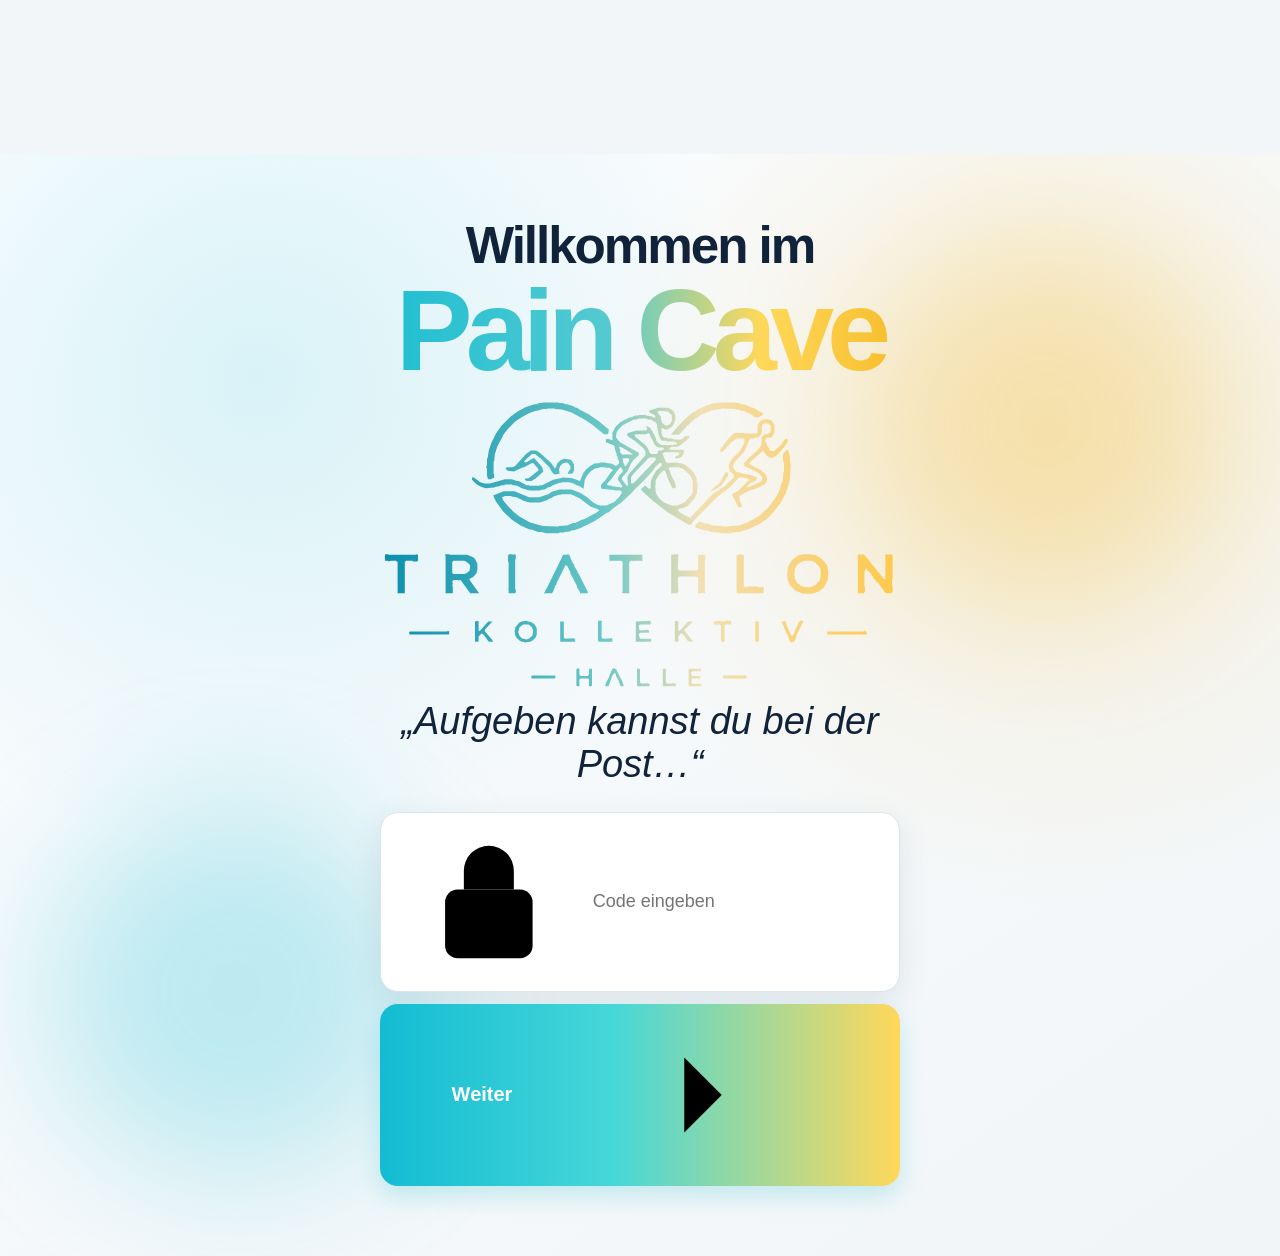
==== commit e2183bfe: "Replace emoji UI with consistent SVG icon system" ====
--- a/index.html
+++ b/index.html
@@ -5,18 +5,94 @@
   <meta name="viewport" content="width=device-width,initial-scale=1,maximum-scale=1,viewport-fit=cover">
   <meta name="theme-color" content="#f4f7fa">
   <title>360° Coach · Pain Cave</title>
-  <link rel="stylesheet" href="styles-v1.css?v=1.0.4">
-  <link rel="stylesheet" href="overrides-v1.css?v=1.0.4">
+  <link rel="stylesheet" href="styles-v1.css?v=1.0.5">
+  <link rel="stylesheet" href="overrides-v1.css?v=1.0.5">
 </head>
 <body>
+  <svg class="icon-sprite" aria-hidden="true" focusable="false">
+    <symbol id="i-lock" viewBox="0 0 24 24"><rect x="5" y="10" width="14" height="11" rx="2"/><path d="M8 10V7a4 4 0 0 1 8 0v3"/></symbol>
+    <symbol id="i-arrow-right" viewBox="0 0 24 24"><path d="M5 12h14M13 6l6 6-6 6"/></symbol>
+    <symbol id="i-workout" viewBox="0 0 24 24"><path d="M3 12h4l2-7 4 14 2-7h6"/></symbol>
+    <symbol id="i-swap" viewBox="0 0 24 24"><path d="M7 7h11l-3-3M17 17H6l3 3"/></symbol>
+    <symbol id="i-bike" viewBox="0 0 24 24"><circle cx="5.5" cy="17.5" r="3.5"/><circle cx="18.5" cy="17.5" r="3.5"/><path d="M8 17.5l4-8h4l3 8M9 13h8M12 9l-2-3h3M15.5 6H19"/></symbol>
+    <symbol id="i-aero" viewBox="0 0 24 24"><circle cx="5.5" cy="17.5" r="3.5"/><circle cx="18.5" cy="17.5" r="3.5"/><path d="M8 17.5l4-8h4l3 8M9 13h8M12 9l-2-3h3M14.5 6H20M17 4h4"/></symbol>
+    <symbol id="i-info" viewBox="0 0 24 24"><circle cx="12" cy="12" r="9"/><path d="M12 11v6M12 7h.01"/></symbol>
+    <symbol id="i-radio" viewBox="0 0 24 24"><circle cx="12" cy="12" r="2"/><path d="M8.5 8.5a5 5 0 0 0 0 7M15.5 8.5a5 5 0 0 1 0 7M5.5 5.5a9 9 0 0 0 0 13M18.5 5.5a9 9 0 0 1 0 13"/></symbol>
+    <symbol id="i-refresh" viewBox="0 0 24 24"><path d="M20 7v5h-5M4 17v-5h5M6.1 8a7 7 0 0 1 11.5-2.2L20 12M4 12l2.4 6.2A7 7 0 0 0 18 16"/></symbol>
+    <symbol id="i-zap" viewBox="0 0 24 24"><path d="M13 2 4 14h7l-1 8 9-12h-7z"/></symbol>
+    <symbol id="i-heart" viewBox="0 0 24 24"><path d="M20.8 4.6a5.5 5.5 0 0 0-7.8 0L12 5.7l-1-1.1a5.5 5.5 0 0 0-7.8 7.8L12 21l8.8-8.6a5.5 5.5 0 0 0 0-7.8z"/></symbol>
+    <symbol id="i-check" viewBox="0 0 24 24"><path d="m5 12 4 4L19 6"/></symbol>
+    <symbol id="i-settings" viewBox="0 0 24 24"><circle cx="12" cy="12" r="3"/><path d="M19.4 15a1.7 1.7 0 0 0 .3 1.9l.1.1-2.8 2.8-.1-.1a1.7 1.7 0 0 0-1.9-.3 1.7 1.7 0 0 0-1 1.6v.2h-4V21a1.7 1.7 0 0 0-1-1.6 1.7 1.7 0 0 0-1.9.3l-.1.1L4.2 17l.1-.1a1.7 1.7 0 0 0 .3-1.9A1.7 1.7 0 0 0 3 14H2.8v-4H3a1.7 1.7 0 0 0 1.6-1 1.7 1.7 0 0 0-.3-1.9L4.2 7 7 4.2l.1.1a1.7 1.7 0 0 0 1.9.3A1.7 1.7 0 0 0 10 3V2.8h4V3a1.7 1.7 0 0 0 1 1.6 1.7 1.7 0 0 0 1.9-.3l.1-.1L19.8 7l-.1.1a1.7 1.7 0 0 0-.3 1.9A1.7 1.7 0 0 0 21 10h.2v4H21a1.7 1.7 0 0 0-1.6 1z"/></symbol>
+    <symbol id="i-file" viewBox="0 0 24 24"><path d="M6 2h8l4 4v16H6zM14 2v5h5M9 14l2 2 4-4"/></symbol>
+    <symbol id="i-moon" viewBox="0 0 24 24"><path d="M20 15.5A8.5 8.5 0 1 1 8.5 4 7 7 0 0 0 20 15.5z"/></symbol>
+    <symbol id="i-bell" viewBox="0 0 24 24"><path d="M18 8a6 6 0 1 0-12 0c0 7-3 7-3 9h18c0-2-3-2-3-9M10 21h4"/></symbol>
+    <symbol id="i-history" viewBox="0 0 24 24"><path d="M3 12a9 9 0 1 0 3-6.7L3 8M3 3v5h5M12 7v5l3 2"/></symbol>
+    <symbol id="i-play" viewBox="0 0 24 24"><path d="m8 5 11 7-11 7z" fill="currentColor" stroke="none"/></symbol>
+    <symbol id="i-gauge" viewBox="0 0 24 24"><path d="M4 18a8 8 0 1 1 16 0M12 14l4-5M7 18h10"/><circle cx="12" cy="14" r="1.5"/></symbol>
+    <symbol id="i-cadence" viewBox="0 0 24 24"><path d="M20 11a8 8 0 1 0-2.3 5.7M20 4v7h-7"/></symbol>
+    <symbol id="i-route" viewBox="0 0 24 24"><circle cx="6" cy="18" r="2"/><circle cx="18" cy="6" r="2"/><path d="M8 18c5 0 2-8 7-8h1M6 16V8a2 2 0 0 1 2-2h6"/></symbol>
+    <symbol id="i-clock" viewBox="0 0 24 24"><circle cx="12" cy="12" r="9"/><path d="M12 7v5l3 2"/></symbol>
+    <symbol id="i-hourglass" viewBox="0 0 24 24"><path d="M6 2h12M6 22h12M8 2c0 5 2 6 4 8 2-2 4-3 4-8M8 22c0-5 2-6 4-8 2 2 4 3 4 8"/></symbol>
+    <symbol id="i-stop" viewBox="0 0 24 24"><circle cx="12" cy="12" r="9"/><rect x="9" y="9" width="6" height="6" rx="1"/></symbol>
+    <symbol id="i-minus" viewBox="0 0 24 24"><path d="M5 12h14"/></symbol>
+    <symbol id="i-plus" viewBox="0 0 24 24"><path d="M12 5v14M5 12h14"/></symbol>
+    <symbol id="i-pause" viewBox="0 0 24 24"><path d="M9 6v12M15 6v12" stroke-width="3"/></symbol>
+    <symbol id="i-skip" viewBox="0 0 24 24"><path d="m5 6 8 6-8 6zM14 6l6 6-6 6z" fill="currentColor" stroke="none"/></symbol>
+    <symbol id="i-share" viewBox="0 0 24 24"><circle cx="18" cy="5" r="2"/><circle cx="6" cy="12" r="2"/><circle cx="18" cy="19" r="2"/><path d="m8 11 8-5M8 13l8 5"/></symbol>
+    <symbol id="i-link" viewBox="0 0 24 24"><path d="M10 13a5 5 0 0 0 7.1.1l2-2a5 5 0 0 0-7.1-7.1l-1.1 1.1M14 11a5 5 0 0 0-7.1-.1l-2 2A5 5 0 0 0 12 20l1.1-1.1"/></symbol>
+    <symbol id="i-x" viewBox="0 0 24 24"><path d="M6 6l12 12M18 6 6 18"/></symbol>
+  </svg>
+
   <div id="toast" class="toast" aria-live="polite"></div>
   <main>
-    <section id="screenLogin" class="screen login-screen"><div class="login-shell"><div class="login-glow glow-cyan"></div><div class="login-glow glow-gold"></div><div class="login-panel"><div class="welcome-kicker">Willkommen im</div><h1 class="pain-title">Pain Cave</h1><img class="login-logo" src="assets/logo-web.svg" alt="Triathlon Kollektiv Halle"><blockquote>„Aufgeben kannst du bei der Post…“</blockquote><form id="loginForm" class="login-form" autocomplete="off"><label class="code-field"><span>🔒</span><input id="accessCode" type="password" inputmode="text" placeholder="Code eingeben" autocomplete="off"></label><div id="loginError" class="login-error" hidden>Falscher Code</div><button class="cta-gradient" type="submit">Weiter <span>→</span></button></form></div></div></section>
-    <section id="screenMenu" class="screen app-screen" hidden><header class="app-header"><img class="brand-logo" src="assets/logo-web.svg" alt="Triathlon Kollektiv Halle"><div class="brand-copy"><strong>360° Coach</strong><span>Athlete: Martin Wehlert</span></div><div class="header-quote">„Aufgeben kannst du<br>bei der Post…“</div></header><div class="page-title"><h1>Hauptmenü</h1><p>Dein nächstes Training wartet</p></div><div class="menu-grid"><section class="panel workout-card"><div class="panel-head"><span class="eyebrow">▥ Heutiges Workout</span><button id="btnWorkoutChange" class="ghost-btn">⇄ Workout wechseln</button></div><h2 id="menuWorkoutName">Workout wird geladen …</h2><div class="workout-meta"><div><b id="menuKeyBlock">—</b><span>Schlüsselblock</span></div><div><b id="menuDuration">—</b><span>Gesamtdauer</span></div><div><b id="menuTarget">—</b><span>Peak-Leistung</span></div><div><b id="menuSource">360° Coach</b><span>Quelle</span></div></div><svg id="menuWorkoutChart" class="workout-chart" viewBox="0 0 1000 170" role="img" aria-label="Workout Profil"></svg></section><section class="panel bike-card"><div class="panel-head"><span class="eyebrow">🚴 Bike-Profil</span><span class="info-dot" title="Beeinflusst die virtuelle Geschwindigkeit">i</span></div><div class="bike-options"><button id="bikeRoad" class="bike-option" data-bike="road"><div class="bike-icon">🚴</div><b>Rennrad</b><span>CdA 0,30</span></button><button id="bikeTri" class="bike-option active" data-bike="tri"><div class="bike-icon">🏁</div><b>Triathlonrad</b><span>CdA 0,23</span></button></div></section><section class="panel connections-card"><div class="panel-head"><span class="eyebrow">◉ Verbindungen</span><button id="btnCheckConnections" class="ghost-btn">↻ Verbindungen prüfen</button></div><div class="connection-grid"><button id="btnTrainerConnect" class="connection-tile"><span class="conn-icon">⚡</span><b>KICKR</b><span id="trainerStatusText" class="status-text off">Nicht verbunden</span><small>Smart Trainer</small></button><button id="btnHrmConnect" class="connection-tile"><span class="conn-icon">♥</span><b>HRM-Pro</b><span id="hrmStatusText" class="status-text off">Nicht verbunden</span><small>Herzfrequenz</small></button></div></section><section class="panel checklist-card"><div class="panel-head"><span class="eyebrow">✓ Vor dem Start</span><b id="checkCount">2 / 4</b></div><label class="check-row"><input id="checkGarmin" type="checkbox"><span><b>Garmin-Aufzeichnung gestartet</b><small>Auf der Uhr Indoor Cycling manuell starten</small></span></label><label class="check-row"><input id="checkGear" type="checkbox"><span><b>Handtuch / Flasche bereit</b><small>Alles für dein Training vorbereitet?</small></span></label><div class="check-row auto"><span id="checkWorkoutIcon" class="check-icon">✓</span><span><b>Workout geladen</b><small id="checkWorkoutText">Wird geladen …</small></span></div><div class="check-row auto"><span id="checkErgIcon" class="check-icon muted">•</span><span><b>ERG-Modus bereit</b><small id="checkErgText">KICKR noch nicht verbunden</small></span></div></section><section class="panel quick-card"><div class="panel-head"><span class="eyebrow">⚙ Schnelleinstellungen</span></div><div class="quick-grid"><button id="btnReloadWorkout" class="quick-btn">▣<span>Workout<br>neu laden</span></button><button id="btnConnectionsQuick" class="quick-btn">🔗<span>Verbindungen<br>prüfen</span></button><label class="quick-toggle"><span>FIT automatisch<br>erzeugen</span><input id="toggleAutoFit" type="checkbox" checked><i></i></label><label class="quick-toggle"><span>Display-<br>Dimmung</span><input id="toggleDim" type="checkbox"><i></i></label><label class="quick-toggle"><span>Block-Countdown<br>& Tonsignal</span><input id="toggleSound" type="checkbox" checked><i></i></label></div><div class="secondary-actions"><button id="btnHistory">▥ Historie</button><button id="btnSettings">⚙ Einstellungen</button></div></section><button id="btnStartTraining" class="start-training" disabled><span>▶</span> TRAINING STARTEN <span>→</span></button></div></section>
-    <section id="screenRide" class="screen app-screen ride-screen" hidden><header class="ride-header"><img class="brand-logo" src="assets/logo-web.svg" alt="Triathlon Kollektiv Halle"><div class="brand-copy"><strong>360° Coach</strong><span>Athlete: Martin Wehlert</span></div><div class="ride-statuses"><div id="rideTrainerStatus" class="status-chip"><span>⚡</span><b>KICKR</b><small>Verbunden</small></div><div id="rideHrmStatus" class="status-chip"><span>♥</span><b>HRM-Pro</b><small>Verbunden</small></div><div id="rideErgStatus" class="status-chip"><span>⚙</span><b>ERG Modus</b><small>Aktiv</small></div></div></header><div class="ride-grid"><section class="panel hero-power"><div class="eyebrow center">Aktuelle Leistung</div><div class="power-number"><span id="ridePower3s">0</span><small>W</small></div><div class="hero-sub"><span>ZIEL <b id="rideTargetPower">— W</b></span><span>Ø 3 s</span></div><div class="metric-row"><div class="metric-card"><div class="metric-label"><span class="heart">♥</span> Herzfrequenz</div><div class="metric-value"><span id="rideHeartRate">—</span><small>bpm</small></div><div class="metric-foot" id="rideHrZone">HF live</div></div><div class="metric-card"><div class="metric-label"><span class="cyan">◉</span> Kadenz</div><div class="metric-value"><span id="rideCadence">—</span><small>rpm</small></div><div class="metric-foot" id="rideCadenceTarget">Ziel —</div></div><div class="metric-card"><div class="metric-label"><span class="cyan">◔</span> Virtuelle Geschwindigkeit</div><div class="metric-value"><span id="rideSpeed">0,0</span><small>km/h</small></div><div class="metric-foot">Auf ebener Strecke</div></div></div></section><section class="panel block-card"><div class="block-head"><span class="eyebrow">Aktueller Block</span><b id="rideBlockIndex">— / —</b></div><div class="block-main"><div><h2 id="rideBlockName">—</h2><h3 id="rideBlockPrescription">—</h3><p id="rideBlockNote"></p><span id="rideRpe" class="rpe-pill">RPE: —/10</span></div><div class="timer-ring"><div><small>Verbleibend</small><b id="rideBlockRemaining">00:00</b></div></div></div><div id="countdownOverlay" class="countdown-overlay" hidden><b id="countdownNumber">5</b><span id="countdownLabel">Nächster Block</span></div><div class="next-block"><div class="block-head"><span class="eyebrow">Nächster Block</span><b id="rideNextIndex">—</b></div><h3 id="rideNextName">—</h3><p id="rideNextPrescription">—</p><div id="nextMiniProfile" class="mini-profile"></div></div></section><section class="panel profile-card"><div class="profile-head"><span class="eyebrow">Trainings-Profil</span><div class="legend"><span class="gold-line"></span>Ziel-Leistung <span class="cyan-line"></span>Aktuelle Leistung <span class="dot"></span>Aktuelle Position</div></div><svg id="rideWorkoutChart" class="workout-chart ride-chart" viewBox="0 0 1200 220" role="img" aria-label="Live Workout Profil"></svg></section><section class="stats-strip"><div><span>⌖</span><small>Virtuelle Distanz</small><b id="rideDistance">0,0 km</b></div><div><span>▥</span><small>Ø Leistung</small><b><span id="rideAvgPower">—</span> W</b><em></em><small>Ø NP</small><b><span id="rideNp">—</span> W</b></div><div><span>◷</span><small>Gesamtzeit</small><b><span id="rideElapsed">0:00</span> / <span id="ridePlanned">0:00</span></b></div><div><span>⌛</span><small>Restzeit</small><b id="rideRemaining">0:00</b></div></section><nav class="ride-controls"><button id="btnEndRide" class="control-btn">☰ <span><b>Training beenden</b><small>Zurück ins Menü</small></span></button><button id="btnMinus5" class="control-btn"><b>− 5 W</b><small>Zielleistung</small></button><button id="btnPlus5" class="control-btn"><b>+ 5 W</b><small>Zielleistung</small></button><button id="btnPause" class="control-btn pause-btn"><b>Ⅱ <span>PAUSE</span></b><small>Training anhalten</small></button><button id="btnSkip" class="control-btn"><b>▶▶ SKIP</b><small>Nächster Block</small></button></nav></div></section>
-    <section id="screenSummary" class="screen app-screen summary-screen" hidden><div class="summary-shell panel"><img class="summary-logo" src="assets/logo-web.svg" alt="Triathlon Kollektiv Halle"><span class="eyebrow">Session abgeschlossen</span><h1 id="summaryTitle">Training beendet</h1><div class="summary-grid"><div><small>Zeit</small><b id="summaryTime">—</b></div><div><small>Distanz virtuell</small><b id="summaryDistance">—</b></div><div><small>Ø Leistung</small><b id="summaryAvg">—</b></div><div><small>NP</small><b id="summaryNp">—</b></div></div><div id="summaryFit" class="summary-fit">FIT wird vorbereitet …</div><div class="summary-actions"><button id="btnShareFit" class="ghost-btn" disabled>FIT teilen / sichern</button><button id="btnBackMenu" class="cta-gradient">Zurück zum Hauptmenü →</button></div></div></section>
+    <section id="screenLogin" class="screen login-screen">
+      <div class="login-shell"><div class="login-glow glow-cyan"></div><div class="login-glow glow-gold"></div>
+        <div class="login-panel">
+          <div class="welcome-kicker">Willkommen im</div><h1 class="pain-title">Pain Cave</h1>
+          <img class="login-logo" src="assets/logo-web.svg?v=2" alt="Triathlon Kollektiv Halle">
+          <blockquote>„Aufgeben kannst du bei der Post…“</blockquote>
+          <form id="loginForm" class="login-form" autocomplete="off">
+            <label class="code-field"><svg class="ui-icon field-icon"><use href="#i-lock"/></svg><input id="accessCode" type="password" inputmode="text" placeholder="Code eingeben" autocomplete="off"></label>
+            <div id="loginError" class="login-error" hidden>Falscher Code</div>
+            <button class="cta-gradient" type="submit"><span>Weiter</span><svg class="ui-icon"><use href="#i-arrow-right"/></svg></button>
+          </form>
+        </div>
+      </div>
+    </section>
+
+    <section id="screenMenu" class="screen app-screen" hidden>
+      <header class="app-header"><img class="brand-logo" src="assets/logo-web.svg?v=2" alt="Triathlon Kollektiv Halle"><div class="brand-copy"><strong>360° Coach</strong><span>Athlete: Martin Wehlert</span></div><div class="header-quote">„Aufgeben kannst du<br>bei der Post…“</div></header>
+      <div class="page-title"><h1>Hauptmenü</h1><p>Dein nächstes Training wartet</p></div>
+      <div class="menu-grid">
+        <section class="panel workout-card"><div class="panel-head"><span class="eyebrow icon-label"><svg class="ui-icon"><use href="#i-workout"/></svg>Heutiges Workout</span><button id="btnWorkoutChange" class="ghost-btn icon-btn"><svg class="ui-icon"><use href="#i-swap"/></svg><span>Workout wechseln</span></button></div><h2 id="menuWorkoutName">Workout wird geladen …</h2><div class="workout-meta"><div><b id="menuKeyBlock">—</b><span>Schlüsselblock</span></div><div><b id="menuDuration">—</b><span>Gesamtdauer</span></div><div><b id="menuTarget">—</b><span>Peak-Leistung</span></div><div><b id="menuSource">360° Coach</b><span>Quelle</span></div></div><svg id="menuWorkoutChart" class="workout-chart" viewBox="0 0 1000 170" role="img" aria-label="Workout Profil"></svg></section>
+        <section class="panel bike-card"><div class="panel-head"><span class="eyebrow icon-label"><svg class="ui-icon"><use href="#i-bike"/></svg>Bike-Profil</span><span class="info-dot" title="Beeinflusst die virtuelle Geschwindigkeit"><svg class="ui-icon"><use href="#i-info"/></svg></span></div><div class="bike-options"><button id="bikeRoad" class="bike-option" data-bike="road"><svg class="bike-svg"><use href="#i-bike"/></svg><b>Rennrad</b><span>CdA 0,30</span></button><button id="bikeTri" class="bike-option active" data-bike="tri"><svg class="bike-svg"><use href="#i-aero"/></svg><b>Triathlonrad</b><span>CdA 0,23</span></button></div></section>
+        <section class="panel connections-card"><div class="panel-head"><span class="eyebrow icon-label"><svg class="ui-icon"><use href="#i-radio"/></svg>Verbindungen</span><button id="btnCheckConnections" class="ghost-btn icon-btn"><svg class="ui-icon"><use href="#i-refresh"/></svg><span>Verbindungen prüfen</span></button></div><div class="connection-grid"><button id="btnTrainerConnect" class="connection-tile"><svg class="conn-svg cyan-icon"><use href="#i-zap"/></svg><b>KICKR</b><span id="trainerStatusText" class="status-text off">Nicht verbunden</span><small>Smart Trainer</small></button><button id="btnHrmConnect" class="connection-tile"><svg class="conn-svg heart-icon"><use href="#i-heart"/></svg><b>HRM-Pro</b><span id="hrmStatusText" class="status-text off">Nicht verbunden</span><small>Herzfrequenz</small></button></div></section>
+        <section class="panel checklist-card"><div class="panel-head"><span class="eyebrow icon-label"><svg class="ui-icon"><use href="#i-check"/></svg>Vor dem Start</span><b id="checkCount">2 / 4</b></div><label class="check-row"><input id="checkGarmin" type="checkbox"><span><b>Garmin-Aufzeichnung gestartet</b><small>Auf der Uhr Indoor Cycling manuell starten</small></span></label><label class="check-row"><input id="checkGear" type="checkbox"><span><b>Handtuch / Flasche bereit</b><small>Alles für dein Training vorbereitet?</small></span></label><div class="check-row auto"><span id="checkWorkoutIcon" class="check-icon">✓</span><span><b>Workout geladen</b><small id="checkWorkoutText">Wird geladen …</small></span></div><div class="check-row auto"><span id="checkErgIcon" class="check-icon muted">•</span><span><b>ERG-Modus bereit</b><small id="checkErgText">KICKR noch nicht verbunden</small></span></div></section>
+        <section class="panel quick-card"><div class="panel-head"><span class="eyebrow icon-label"><svg class="ui-icon"><use href="#i-settings"/></svg>Schnelleinstellungen</span></div><div class="quick-grid"><button id="btnReloadWorkout" class="quick-btn"><svg class="quick-svg"><use href="#i-refresh"/></svg><span>Workout<br>neu laden</span></button><button id="btnConnectionsQuick" class="quick-btn"><svg class="quick-svg"><use href="#i-link"/></svg><span>Verbindungen<br>prüfen</span></button><label class="quick-toggle"><svg class="quick-svg"><use href="#i-file"/></svg><span>FIT automatisch<br>erzeugen</span><input id="toggleAutoFit" type="checkbox" checked><i></i></label><label class="quick-toggle"><svg class="quick-svg"><use href="#i-moon"/></svg><span>Display-<br>Dimmung</span><input id="toggleDim" type="checkbox"><i></i></label><label class="quick-toggle"><svg class="quick-svg"><use href="#i-bell"/></svg><span>Block-Countdown<br>& Tonsignal</span><input id="toggleSound" type="checkbox" checked><i></i></label></div><div class="secondary-actions"><button id="btnHistory" class="icon-btn"><svg class="ui-icon"><use href="#i-history"/></svg><span>Historie</span></button><button id="btnSettings" class="icon-btn"><svg class="ui-icon"><use href="#i-settings"/></svg><span>Einstellungen</span></button></div></section>
+        <button id="btnStartTraining" class="start-training" disabled><svg class="start-icon"><use href="#i-play"/></svg><span>TRAINING STARTEN</span><svg class="ui-icon"><use href="#i-arrow-right"/></svg></button>
+      </div>
+    </section>
+
+    <section id="screenRide" class="screen app-screen ride-screen" hidden>
+      <header class="ride-header"><img class="brand-logo" src="assets/logo-web.svg?v=2" alt="Triathlon Kollektiv Halle"><div class="brand-copy"><strong>360° Coach</strong><span>Athlete: Martin Wehlert</span></div><div class="ride-statuses"><div id="rideTrainerStatus" class="status-chip"><svg class="status-svg cyan-icon"><use href="#i-zap"/></svg><b>KICKR</b><small>Verbunden</small></div><div id="rideHrmStatus" class="status-chip"><svg class="status-svg heart-icon"><use href="#i-heart"/></svg><b>HRM-Pro</b><small>Verbunden</small></div><div id="rideErgStatus" class="status-chip"><svg class="status-svg cyan-icon"><use href="#i-settings"/></svg><b>ERG Modus</b><small>Aktiv</small></div></div></header>
+      <div class="ride-grid">
+        <section class="panel hero-power"><div class="eyebrow center">Aktuelle Leistung</div><div class="power-number"><span id="ridePower3s">0</span><small>W</small></div><div class="hero-sub"><span>ZIEL <b id="rideTargetPower">— W</b></span><span>Ø 3 s</span></div><div class="metric-row"><div class="metric-card"><div class="metric-label icon-label"><svg class="ui-icon heart-icon"><use href="#i-heart"/></svg>Herzfrequenz</div><div class="metric-value"><span id="rideHeartRate">—</span><small>bpm</small></div><div class="metric-foot" id="rideHrZone">HF live</div></div><div class="metric-card"><div class="metric-label icon-label"><svg class="ui-icon cyan-icon"><use href="#i-cadence"/></svg>Kadenz</div><div class="metric-value"><span id="rideCadence">—</span><small>rpm</small></div><div class="metric-foot" id="rideCadenceTarget">Ziel —</div></div><div class="metric-card"><div class="metric-label icon-label"><svg class="ui-icon cyan-icon"><use href="#i-gauge"/></svg>Virtuelle Geschwindigkeit</div><div class="metric-value"><span id="rideSpeed">0,0</span><small>km/h</small></div><div class="metric-foot">Auf ebener Strecke</div></div></div></section>
+        <section class="panel block-card"><div class="block-head"><span class="eyebrow">Aktueller Block</span><b id="rideBlockIndex">— / —</b></div><div class="block-main"><div><h2 id="rideBlockName">—</h2><h3 id="rideBlockPrescription">—</h3><p id="rideBlockNote"></p><span id="rideRpe" class="rpe-pill">RPE: —/10</span></div><div class="timer-ring"><div><small>Verbleibend</small><b id="rideBlockRemaining">00:00</b></div></div></div><div id="countdownOverlay" class="countdown-overlay" hidden><b id="countdownNumber">5</b><span id="countdownLabel">Nächster Block</span></div><div class="next-block"><div class="block-head"><span class="eyebrow">Nächster Block</span><b id="rideNextIndex">—</b></div><h3 id="rideNextName">—</h3><p id="rideNextPrescription">—</p><div id="nextMiniProfile" class="mini-profile"></div></div></section>
+        <section class="panel profile-card"><div class="profile-head"><span class="eyebrow">Trainings-Profil</span><div class="legend"><span class="gold-line"></span>Ziel-Leistung <span class="cyan-line"></span>Aktuelle Leistung <span class="dot"></span>Aktuelle Position</div></div><svg id="rideWorkoutChart" class="workout-chart ride-chart" viewBox="0 0 1200 220" role="img" aria-label="Live Workout Profil"></svg></section>
+        <section class="stats-strip"><div><svg class="stat-svg"><use href="#i-route"/></svg><small>Virtuelle Distanz</small><b id="rideDistance">0,0 km</b></div><div><svg class="stat-svg"><use href="#i-workout"/></svg><small>Ø Leistung</small><b><span id="rideAvgPower">—</span> W</b><em></em><small>Ø NP</small><b><span id="rideNp">—</span> W</b></div><div><svg class="stat-svg"><use href="#i-clock"/></svg><small>Gesamtzeit</small><b><span id="rideElapsed">0:00</span> / <span id="ridePlanned">0:00</span></b></div><div><svg class="stat-svg"><use href="#i-hourglass"/></svg><small>Restzeit</small><b id="rideRemaining">0:00</b></div></section>
+        <nav class="ride-controls"><button id="btnEndRide" class="control-btn"><svg class="control-icon"><use href="#i-stop"/></svg><span><b>Training beenden</b><small>Zurück ins Menü</small></span></button><button id="btnMinus5" class="control-btn"><svg class="control-icon"><use href="#i-minus"/></svg><span><b>5 W</b><small>Zielleistung senken</small></span></button><button id="btnPlus5" class="control-btn"><svg class="control-icon"><use href="#i-plus"/></svg><span><b>5 W</b><small>Zielleistung erhöhen</small></span></button><button id="btnPause" class="control-btn pause-btn"><svg class="control-icon"><use href="#i-pause"/></svg><span><b>PAUSE</b><small>Training anhalten</small></span></button><button id="btnSkip" class="control-btn"><svg class="control-icon"><use href="#i-skip"/></svg><span><b>SKIP</b><small>Nächster Block</small></span></button></nav>
+      </div>
+    </section>
+
+    <section id="screenSummary" class="screen app-screen summary-screen" hidden><div class="summary-shell panel"><img class="summary-logo" src="assets/logo-web.svg?v=2" alt="Triathlon Kollektiv Halle"><span class="eyebrow">Session abgeschlossen</span><h1 id="summaryTitle">Training beendet</h1><div class="summary-grid"><div><small>Zeit</small><b id="summaryTime">—</b></div><div><small>Distanz virtuell</small><b id="summaryDistance">—</b></div><div><small>Ø Leistung</small><b id="summaryAvg">—</b></div><div><small>NP</small><b id="summaryNp">—</b></div></div><div id="summaryFit" class="summary-fit">FIT wird vorbereitet …</div><div class="summary-actions"><button id="btnShareFit" class="ghost-btn icon-btn" disabled><svg class="ui-icon"><use href="#i-share"/></svg><span>FIT teilen / sichern</span></button><button id="btnBackMenu" class="cta-gradient"><span>Zurück zum Hauptmenü</span><svg class="ui-icon"><use href="#i-arrow-right"/></svg></button></div></div></section>
   </main>
-  <dialog id="dialogConfirmEnd" class="modal"><form method="dialog" class="modal-card"><h2>Training wirklich beenden?</h2><p>Die bisherige Einheit wird sauber abgeschlossen. Wenn Auto-FIT aktiv ist, wird anschließend eine FIT-Datei erzeugt und validiert.</p><div class="modal-actions"><button value="cancel" class="ghost-btn">Weiterfahren</button><button id="confirmEndRide" value="default" class="danger-btn">Training beenden</button></div></form></dialog><dialog id="dialogWorkouts" class="modal"><div class="modal-card"><div class="modal-head"><h2>Workout wählen</h2><button data-close-dialog="dialogWorkouts">×</button></div><div id="workoutList" class="workout-list"></div></div></dialog><dialog id="dialogHistory" class="modal"><div class="modal-card wide"><div class="modal-head"><h2>Lokale Historie</h2><button data-close-dialog="dialogHistory">×</button></div><div id="historyList" class="history-list"></div></div></dialog><dialog id="dialogSettings" class="modal"><div class="modal-card"><div class="modal-head"><h2>Einstellungen</h2><button data-close-dialog="dialogSettings">×</button></div><div class="settings-form"><label>Fahrergewicht (kg)<input id="settingRiderKg" type="number" min="40" max="150" step="0.1"></label><label>Radgewicht (kg)<input id="settingBikeKg" type="number" min="5" max="25" step="0.1"></label><label>Rennrad CdA<input id="settingRoadCda" type="number" min="0.15" max="0.5" step="0.01"></label><label>Triathlonrad CdA<input id="settingTriCda" type="number" min="0.15" max="0.5" step="0.01"></label><button id="btnSaveSettings" class="cta-gradient">Speichern</button></div></div></dialog><div id="debugDrawer" class="debug-drawer" hidden><div class="debug-head"><b>Debug</b><button id="btnCloseDebug">×</button></div><pre id="debugLog"></pre></div>
-  <script src="ride-core-v1.js?v=1.0.3"></script><script src="ride-trainer-v1.js?v=1.0.3"></script><script src="ride-session-v1.js?v=1.0.3"></script><script src="ride-ui-v1.js?v=1.0.4"></script>
+
+  <dialog id="dialogConfirmEnd" class="modal"><form method="dialog" class="modal-card"><h2>Training wirklich beenden?</h2><p>Die bisherige Einheit wird sauber abgeschlossen. Wenn Auto-FIT aktiv ist, wird anschließend eine FIT-Datei erzeugt und validiert.</p><div class="modal-actions"><button value="cancel" class="ghost-btn">Weiterfahren</button><button id="confirmEndRide" value="default" class="danger-btn">Training beenden</button></div></form></dialog>
+  <dialog id="dialogWorkouts" class="modal"><div class="modal-card"><div class="modal-head"><h2>Workout wählen</h2><button data-close-dialog="dialogWorkouts" class="icon-only"><svg class="ui-icon"><use href="#i-x"/></svg></button></div><div id="workoutList" class="workout-list"></div></div></dialog>
+  <dialog id="dialogHistory" class="modal"><div class="modal-card wide"><div class="modal-head"><h2>Lokale Historie</h2><button data-close-dialog="dialogHistory" class="icon-only"><svg class="ui-icon"><use href="#i-x"/></svg></button></div><div id="historyList" class="history-list"></div></div></dialog>
+  <dialog id="dialogSettings" class="modal"><div class="modal-card"><div class="modal-head"><h2>Einstellungen</h2><button data-close-dialog="dialogSettings" class="icon-only"><svg class="ui-icon"><use href="#i-x"/></svg></button></div><div class="settings-form"><label>Fahrergewicht (kg)<input id="settingRiderKg" type="number" min="40" max="150" step="0.1"></label><label>Radgewicht (kg)<input id="settingBikeKg" type="number" min="5" max="25" step="0.1"></label><label>Rennrad CdA<input id="settingRoadCda" type="number" min="0.15" max="0.5" step="0.01"></label><label>Triathlonrad CdA<input id="settingTriCda" type="number" min="0.15" max="0.5" step="0.01"></label><button id="btnSaveSettings" class="cta-gradient">Speichern</button></div></div></dialog>
+  <div id="debugDrawer" class="debug-drawer" hidden><div class="debug-head"><b>Debug</b><button id="btnCloseDebug" class="icon-only"><svg class="ui-icon"><use href="#i-x"/></svg></button></div><pre id="debugLog"></pre></div>
+
+  <script src="ride-core-v1.js?v=1.0.5"></script><script src="ride-trainer-v1.js?v=1.0.5"></script><script src="ride-session-v1.js?v=1.0.5"></script><script src="ride-ui-v1.js?v=1.0.5"></script>
 </body>
 </html>
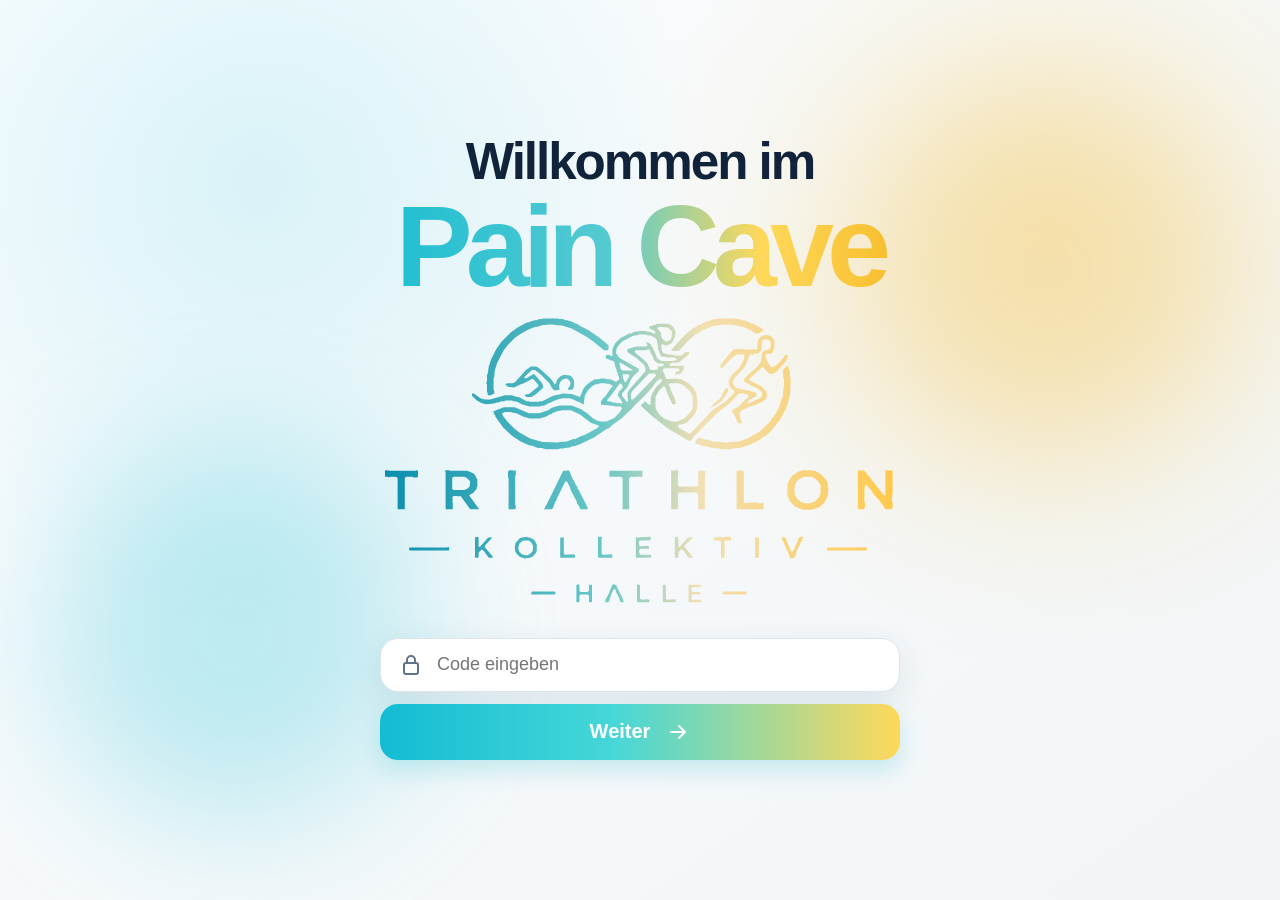
==== commit 4653efd9: "Bust cache for dashboard preview mode" ====
--- a/index.html
+++ b/index.html
@@ -93,6 +93,6 @@
   <dialog id="dialogSettings" class="modal"><div class="modal-card"><div class="modal-head"><h2>Einstellungen</h2><button data-close-dialog="dialogSettings" class="icon-only"><svg class="ui-icon"><use href="#i-x"/></svg></button></div><div class="settings-form"><label>Fahrergewicht (kg)<input id="settingRiderKg" type="number" min="40" max="150" step="0.1"></label><label>Radgewicht (kg)<input id="settingBikeKg" type="number" min="5" max="25" step="0.1"></label><label>Rennrad CdA<input id="settingRoadCda" type="number" min="0.15" max="0.5" step="0.01"></label><label>Triathlonrad CdA<input id="settingTriCda" type="number" min="0.15" max="0.5" step="0.01"></label><button id="btnSaveSettings" class="cta-gradient">Speichern</button></div></div></dialog>
   <div id="debugDrawer" class="debug-drawer" hidden><div class="debug-head"><b>Debug</b><button id="btnCloseDebug" class="icon-only"><svg class="ui-icon"><use href="#i-x"/></svg></button></div><pre id="debugLog"></pre></div>
 
-  <script src="ride-core-v1.js?v=1.0.5"></script><script src="ride-trainer-v1.js?v=1.0.5"></script><script src="ride-session-v1.js?v=1.0.5"></script><script src="ride-ui-v1.js?v=1.0.5"></script>
+  <script src="ride-core-v1.js?v=1.0.5"></script><script src="ride-trainer-v1.js?v=1.0.5"></script><script src="ride-session-v1.js?v=1.0.6"></script><script src="ride-ui-v1.js?v=1.0.5"></script>
 </body>
 </html>
--- a/overrides-v1.css
+++ b/overrides-v1.css
@@ -1,8 +1,98 @@
-/* 360° Coach UI technical overrides */
+/* 360° Coach UI technical + asset overrides */
 [hidden]{display:none!important}
 .countdown-overlay[hidden]{display:none!important}
 .status-chip{cursor:pointer}
 
-/* Only the active app screen may participate in layout. This prevents
-   Summary/Menu/Ride content from leaking below the current screen. */
+/* Only the active app screen may participate in layout. */
 .screen[hidden],.modal[hidden],.debug-drawer[hidden]{display:none!important}
+
+/* --------------------------------------------------------------------------
+   Vector icon system
+   -------------------------------------------------------------------------- */
+.icon-sprite{position:absolute;width:0;height:0;overflow:hidden;pointer-events:none}
+.ui-icon,.bike-svg,.conn-svg,.quick-svg,.status-svg,.stat-svg,.control-icon{
+  fill:none;stroke:currentColor;stroke-width:2;stroke-linecap:round;stroke-linejoin:round;
+  flex:0 0 auto;display:inline-block;vertical-align:middle
+}
+.ui-icon{width:1.2em;height:1.2em}
+.icon-label,.icon-btn{display:inline-flex;align-items:center;gap:.5em}
+.icon-btn{justify-content:center}
+.field-icon{width:24px;height:24px;color:#60728a}
+.info-dot .ui-icon{width:15px;height:15px}
+.icon-only{border:0;background:transparent;color:var(--ink);display:grid;place-items:center;width:38px;height:38px;border-radius:10px;padding:0}
+.icon-only:hover{background:#eef5f8}
+
+/* --------------------------------------------------------------------------
+   Clean-up requested after first real-device UI review
+   -------------------------------------------------------------------------- */
+/* The quote looked good in the mock-up but adds visual noise in the live app. */
+.login-panel blockquote,.header-quote{display:none!important}
+.login-logo{margin-bottom:28px!important}
+
+/* The info badge had no interaction/function, so it must not suggest one. */
+.bike-card .info-dot{display:none!important}
+
+/* --------------------------------------------------------------------------
+   Bike profile artwork
+   --------------------------------------------------------------------------
+   The generic 24px UI bike glyphs were too schematic when scaled up. The
+   profile cards now use dedicated side-view bike silhouettes with genuinely
+   different road / triathlon geometry. They stay pure SVG assets embedded in
+   CSS, so GitHub Pages/Bluefy need no additional image requests.
+*/
+.bike-option .bike-svg{display:none!important}
+.bike-option::before{
+  content:"";
+  display:block;
+  width:112px;
+  height:72px;
+  margin:2px auto 10px;
+  background-repeat:no-repeat;
+  background-position:center;
+  background-size:contain;
+}
+.bike-option[data-bike="road"]::before{
+  background-image:url("data:image/svg+xml,%3Csvg xmlns='http://www.w3.org/2000/svg' viewBox='0 0 120 72'%3E%3Cg fill='none' stroke='%23089fb7' stroke-width='4.2' stroke-linecap='round' stroke-linejoin='round'%3E%3Ccircle cx='22' cy='50' r='16'/%3E%3Ccircle cx='98' cy='50' r='16'/%3E%3Cpath d='M22 50 47 24 64 50 22 50ZM47 24h29L64 50M76 24l22 26M47 24l-6-10M35 14h13M76 24l7-12h11M94 12c6 0 10 3 10 8s-4 8-9 8h-4'/%3E%3Ccircle cx='64' cy='50' r='3.4'/%3E%3Cpath d='m64 50-8 8'/%3E%3C/g%3E%3C/svg%3E");
+}
+.bike-option[data-bike="tri"]::before{
+  background-image:url("data:image/svg+xml,%3Csvg xmlns='http://www.w3.org/2000/svg' viewBox='0 0 120 72'%3E%3Cg fill='none' stroke='%23e7a70f' stroke-width='4.2' stroke-linecap='round' stroke-linejoin='round'%3E%3Ccircle cx='22' cy='50' r='16'/%3E%3Ccircle cx='98' cy='50' r='16'/%3E%3Cpath d='M22 50 50 22 65 50 22 50ZM50 22h30L65 50M80 22l18 28M50 22l-4-11M40 11h13M80 22l4-10h23M84 12h17M101 12l6-4'/%3E%3Ccircle cx='65' cy='50' r='3.4'/%3E%3Cpath d='m65 50-8 8M22 35v30' opacity='.22'/%3E%3C/g%3E%3C/svg%3E");
+}
+.bike-option.active::before{filter:drop-shadow(0 5px 8px rgba(19,188,211,.12))}
+.bike-option[data-bike="tri"].active::before{filter:drop-shadow(0 5px 8px rgba(231,167,15,.12))}
+
+.conn-svg{grid-row:1/4;width:36px;height:36px;align-self:center}
+.quick-svg{width:28px;height:28px;color:#31536b;margin-bottom:4px}
+.quick-toggle .quick-svg{margin:0 auto 4px}
+.status-svg{grid-row:1/3;width:28px;height:28px;align-self:center}
+.stat-svg{width:30px;height:30px;color:#52667b;flex:0 0 auto}
+.control-icon{width:27px;height:27px;color:#294258}
+.start-icon{width:30px;height:30px;fill:none;stroke:currentColor;color:#fff}
+.start-icon path{fill:currentColor;stroke:none}
+.heart-icon{color:#ef5d70}
+.cyan-icon{color:var(--cyan-dark)}
+
+/* Make SVG controls feel like one coherent UI system. */
+.connection-tile,.quick-btn,.secondary-actions button,.control-btn,.ghost-btn,.start-training{touch-action:manipulation}
+.connection-tile:active,.quick-btn:active,.control-btn:active,.ghost-btn:active{transform:translateY(1px)}
+.quick-btn{font-size:16px;align-content:center;gap:4px}
+.quick-btn span{font-size:12px}
+.secondary-actions button .ui-icon{width:21px;height:21px;color:#31536b}
+.status-chip .cyan-icon{color:var(--cyan-dark)}
+.status-chip .heart-icon{color:#ef5d70}
+.metric-label .ui-icon{width:18px;height:18px}
+.stats-strip>div{min-width:0}
+.stats-strip>div>svg:first-child{margin-right:2px}
+.control-btn{padding:10px 12px}
+.control-btn>span{display:grid;text-align:left}
+.pause-btn .control-icon{color:#806000}
+.summary-actions .icon-btn{gap:9px}
+
+/* The brand SVG is now a true vector asset, not an embedded WebP. */
+.login-logo,.brand-logo,.summary-logo{background:transparent}
+
+@media(max-width:760px){
+  .bike-option::before{width:96px;height:62px}
+  .conn-svg{width:30px;height:30px}
+  .quick-svg{width:24px;height:24px}
+  .control-icon{width:24px;height:24px}
+}
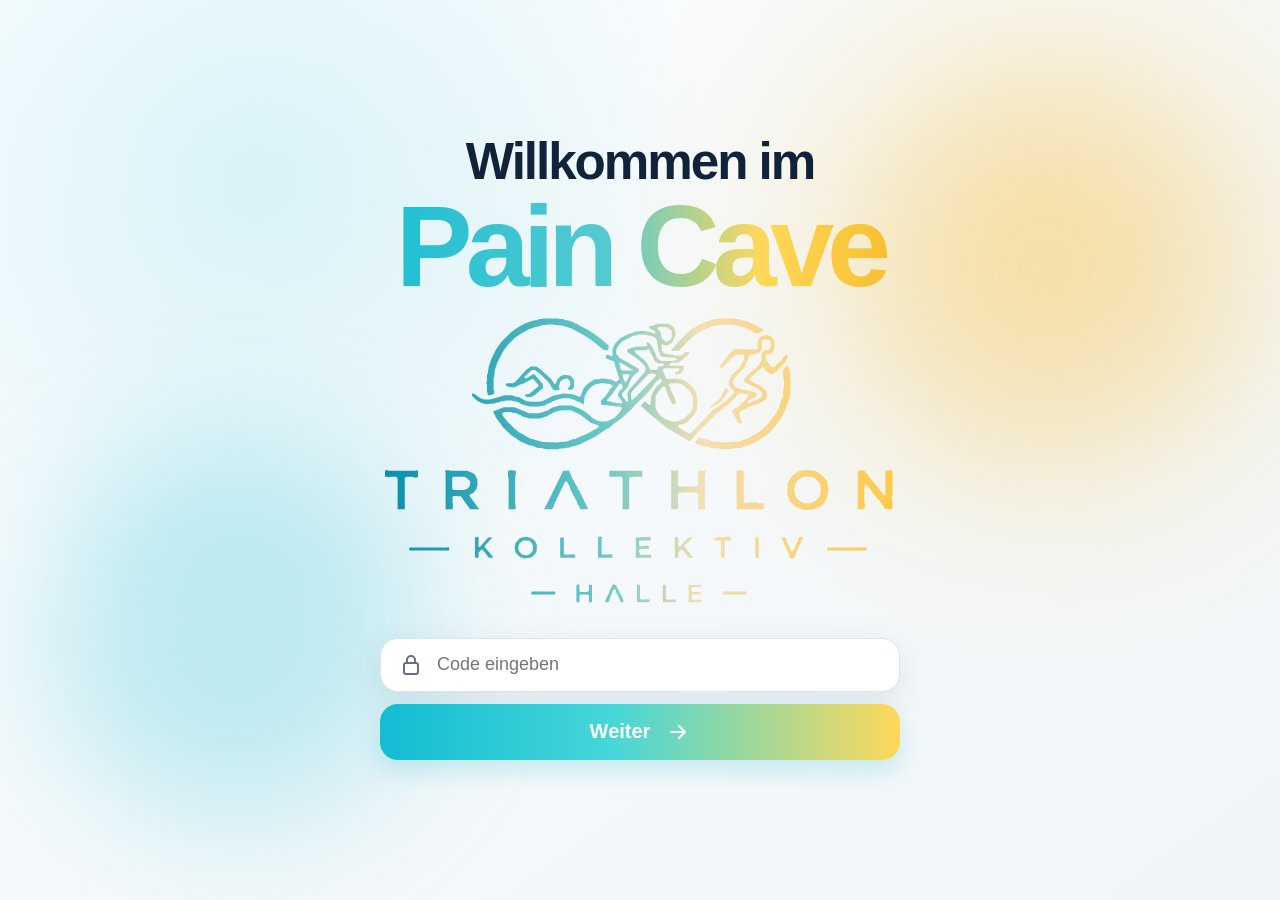
==== commit d7c798d8: "Recover stalled ride telemetry without changing ERG controls; add public collective app icons" ====
--- a/index.html
+++ b/index.html
@@ -6,7 +6,7 @@
   <meta name="theme-color" content="#f4f7fa">
   <title>360° Coach · Pain Cave</title>
   <link rel="stylesheet" href="styles-v1.css?v=1.0.5">
-  <link rel="stylesheet" href="overrides-v1.css?v=1.0.5">
+  <link rel="stylesheet" href="overrides-v1.css?v=1.1.0">
 </head>
 <body>
   <svg class="icon-sprite" aria-hidden="true" focusable="false">
@@ -93,6 +93,6 @@
   <dialog id="dialogSettings" class="modal"><div class="modal-card"><div class="modal-head"><h2>Einstellungen</h2><button data-close-dialog="dialogSettings" class="icon-only"><svg class="ui-icon"><use href="#i-x"/></svg></button></div><div class="settings-form"><label>Fahrergewicht (kg)<input id="settingRiderKg" type="number" min="40" max="150" step="0.1"></label><label>Radgewicht (kg)<input id="settingBikeKg" type="number" min="5" max="25" step="0.1"></label><label>Rennrad CdA<input id="settingRoadCda" type="number" min="0.15" max="0.5" step="0.01"></label><label>Triathlonrad CdA<input id="settingTriCda" type="number" min="0.15" max="0.5" step="0.01"></label><button id="btnSaveSettings" class="cta-gradient">Speichern</button></div></div></dialog>
   <div id="debugDrawer" class="debug-drawer" hidden><div class="debug-head"><b>Debug</b><button id="btnCloseDebug" class="icon-only"><svg class="ui-icon"><use href="#i-x"/></svg></button></div><pre id="debugLog"></pre></div>
 
-  <script src="ride-core-v1.js?v=1.0.5"></script><script src="ride-trainer-v1.js?v=1.0.5"></script><script src="ride-session-v1.js?v=1.0.6"></script><script src="ride-ui-v1.js?v=1.0.5"></script>
+  <script src="ride-core-v1.js?v=1.0.5"></script><script src="ride-trainer-v1.js?v=1.0.7"></script><script src="ride-session-v1.js?v=1.0.7"></script><script src="ride-dashboard-v1.js?v=1.1.0"></script><script src="ride-ui-v1.js?v=1.0.5"></script>
 </body>
-</html>+</html>
--- a/overrides-v1.css
+++ b/overrides-v1.css
@@ -25,31 +25,17 @@
 /* --------------------------------------------------------------------------
    Clean-up requested after first real-device UI review
    -------------------------------------------------------------------------- */
-/* The quote looked good in the mock-up but adds visual noise in the live app. */
 .login-panel blockquote,.header-quote{display:none!important}
 .login-logo{margin-bottom:28px!important}
-
-/* The info badge had no interaction/function, so it must not suggest one. */
 .bike-card .info-dot{display:none!important}
 
 /* --------------------------------------------------------------------------
    Bike profile artwork
-   --------------------------------------------------------------------------
-   The generic 24px UI bike glyphs were too schematic when scaled up. The
-   profile cards now use dedicated side-view bike silhouettes with genuinely
-   different road / triathlon geometry. They stay pure SVG assets embedded in
-   CSS, so GitHub Pages/Bluefy need no additional image requests.
-*/
+   -------------------------------------------------------------------------- */
 .bike-option .bike-svg{display:none!important}
 .bike-option::before{
-  content:"";
-  display:block;
-  width:112px;
-  height:72px;
-  margin:2px auto 10px;
-  background-repeat:no-repeat;
-  background-position:center;
-  background-size:contain;
+  content:"";display:block;width:112px;height:72px;margin:2px auto 10px;
+  background-repeat:no-repeat;background-position:center;background-size:contain;
 }
 .bike-option[data-bike="road"]::before{
   background-image:url("data:image/svg+xml,%3Csvg xmlns='http://www.w3.org/2000/svg' viewBox='0 0 120 72'%3E%3Cg fill='none' stroke='%23089fb7' stroke-width='4.2' stroke-linecap='round' stroke-linejoin='round'%3E%3Ccircle cx='22' cy='50' r='16'/%3E%3Ccircle cx='98' cy='50' r='16'/%3E%3Cpath d='M22 50 47 24 64 50 22 50ZM47 24h29L64 50M76 24l22 26M47 24l-6-10M35 14h13M76 24l7-12h11M94 12c6 0 10 3 10 8s-4 8-9 8h-4'/%3E%3Ccircle cx='64' cy='50' r='3.4'/%3E%3Cpath d='m64 50-8 8'/%3E%3C/g%3E%3C/svg%3E");
@@ -68,31 +54,142 @@
 .control-icon{width:27px;height:27px;color:#294258}
 .start-icon{width:30px;height:30px;fill:none;stroke:currentColor;color:#fff}
 .start-icon path{fill:currentColor;stroke:none}
-.heart-icon{color:#ef5d70}
-.cyan-icon{color:var(--cyan-dark)}
-
-/* Make SVG controls feel like one coherent UI system. */
+.heart-icon{color:#ef5d70}.cyan-icon{color:var(--cyan-dark)}
 .connection-tile,.quick-btn,.secondary-actions button,.control-btn,.ghost-btn,.start-training{touch-action:manipulation}
 .connection-tile:active,.quick-btn:active,.control-btn:active,.ghost-btn:active{transform:translateY(1px)}
-.quick-btn{font-size:16px;align-content:center;gap:4px}
-.quick-btn span{font-size:12px}
+.quick-btn{font-size:16px;align-content:center;gap:4px}.quick-btn span{font-size:12px}
 .secondary-actions button .ui-icon{width:21px;height:21px;color:#31536b}
-.status-chip .cyan-icon{color:var(--cyan-dark)}
-.status-chip .heart-icon{color:#ef5d70}
+.status-chip .cyan-icon{color:var(--cyan-dark)}.status-chip .heart-icon{color:#ef5d70}
 .metric-label .ui-icon{width:18px;height:18px}
-.stats-strip>div{min-width:0}
-.stats-strip>div>svg:first-child{margin-right:2px}
-.control-btn{padding:10px 12px}
-.control-btn>span{display:grid;text-align:left}
-.pause-btn .control-icon{color:#806000}
+.stats-strip>div{min-width:0}.stats-strip>div>svg:first-child{margin-right:2px}
+.control-btn{padding:10px 12px}.control-btn>span{display:grid;text-align:left}.pause-btn .control-icon{color:#806000}
 .summary-actions .icon-btn{gap:9px}
+.login-logo,.brand-logo,.summary-logo{background:transparent}
 
-/* The brand SVG is now a true vector asset, not an embedded WebP. */
-.login-logo,.brand-logo,.summary-logo{background:transparent}
+/* --------------------------------------------------------------------------
+   Athlete configuration in main menu
+   -------------------------------------------------------------------------- */
+.zone-basis-card{margin-top:12px;padding:10px 12px;border:1px solid #dbe5ec;border-radius:14px;background:#f8fbfc;display:grid;grid-template-columns:auto repeat(3,1fr);gap:5px 12px;align-items:center}
+.zone-basis-label{text-transform:uppercase;letter-spacing:.1em;font-size:10px;font-weight:900;color:#486177;grid-row:1/3}
+.zone-basis-card>div{display:grid;gap:1px}.zone-basis-card small{font-size:9px;text-transform:uppercase;color:#7b8b9a;letter-spacing:.05em}.zone-basis-card b{font-size:13px;color:#10233a}
+.zone-basis-card p{grid-column:2/-1;margin:1px 0 0;font-size:9px;color:#7b8b9a}
+
+/* --------------------------------------------------------------------------
+   Zone scales: compact visual layer, not another dominant chart
+   -------------------------------------------------------------------------- */
+.zone-scale{position:relative;width:100%;margin-top:5px;padding-top:1px;--marker-color:#10233a}
+.zone-track{height:8px;border-radius:999px;overflow:hidden;display:grid;box-shadow:inset 0 0 0 1px rgba(16,35,58,.06)}
+.power-zone-scale .zone-track{grid-template-columns:repeat(5,1fr)}
+.hr-zone-scale .zone-track{grid-template-columns:repeat(7,1fr)}
+.zone-track>span+span{border-left:1px solid rgba(255,255,255,.82)}
+.zone-marker{position:absolute;top:-2px;width:3px;height:14px;border-radius:3px;background:#10233a;transform:translateX(-50%);box-shadow:0 0 0 1px rgba(255,255,255,.9);transition:left .25s ease;z-index:2}
+.zone-marker:before{content:"";position:absolute;width:8px;height:8px;border-radius:50%;background:var(--marker-color);border:2px solid #fff;left:50%;top:-4px;transform:translateX(-50%);box-shadow:0 1px 4px rgba(16,35,58,.2)}
+.zone-labels{display:grid;margin-top:4px;text-align:center;line-height:1.02;color:#657789}
+.power-zone-scale .zone-labels{grid-template-columns:repeat(5,1fr)}
+.hr-zone-scale .zone-labels{grid-template-columns:repeat(7,1fr)}
+.zone-labels span{display:grid;min-width:0}.zone-labels b{font-size:9px}.zone-labels small{font-size:8px;white-space:nowrap}
+.zone-labels .z1 b{color:#309fe6}.zone-labels .z2 b{color:#36b85f}.zone-labels .z3 b{color:#dca20a}.zone-labels .z4 b{color:#f07b20}.zone-labels .z5 b,.zone-labels .z5a b{color:#ef4357}.zone-labels .z5b b{color:#d92f45}.zone-labels .z5c b{color:#a70d20}
+#ridePower3s,#rideHeartRate{transition:color .25s ease}
+#rideHrZone{font-weight:700;transition:color .25s ease}
+
+/* --------------------------------------------------------------------------
+   Landscape One-Pager. The actual Bluefy viewport (100dvh) is the constraint.
+   -------------------------------------------------------------------------- */
+@media (orientation:landscape) and (min-width:700px){
+  #screenRide{height:100dvh!important;min-height:0!important;overflow:hidden!important;padding:7px 10px!important}
+  #screenRide .ride-header{height:60px;min-height:60px;margin:0 0 6px;gap:10px;overflow:hidden}
+  #screenRide .brand-logo{width:150px;height:56px}
+  #screenRide .brand-copy{padding-left:10px;min-width:155px}
+  #screenRide .brand-copy strong{font-size:22px;line-height:1}
+  #screenRide .brand-copy span{font-size:14px;line-height:1.2}
+  #screenRide .ride-statuses{gap:6px;min-width:0}
+  #screenRide .status-chip{min-width:96px;padding:6px 8px;border-radius:12px;gap:0 6px}
+  #screenRide .status-svg{width:22px;height:22px}
+  #screenRide .status-chip b{font-size:11px}
+  #screenRide .status-chip small{font-size:9px}
+
+  #screenRide .ride-grid{
+    height:calc(100dvh - 73px)!important;min-height:0;
+    display:grid!important;
+    grid-template-columns:minmax(0,1.7fr) minmax(165px,.82fr) minmax(155px,.72fr)!important;
+    grid-template-rows:minmax(0,1.65fr) minmax(0,.94fr) minmax(0,1.12fr) 55px 62px!important;
+    grid-template-areas:"hero block next" "hr cadence speed" "profile profile profile" "stats stats stats" "controls controls controls"!important;
+    gap:6px!important;overflow:hidden;
+  }
+  #screenRide .panel{border-radius:14px;box-shadow:0 5px 16px rgba(31,60,86,.07)}
+  #screenRide .hero-power{grid-area:hero!important;padding:8px 12px;display:grid;grid-template-columns:minmax(0,1.35fr) minmax(110px,.65fr);grid-template-rows:auto minmax(0,1fr) auto;column-gap:8px;overflow:hidden}
+  #screenRide .hero-power>.eyebrow{grid-column:1/-1;text-align:left;font-size:10px;margin:0}
+  #screenRide .power-number{grid-column:1;grid-row:2;align-self:center;text-align:left;font-size:clamp(68px,10.5vh,112px);line-height:.78;margin-left:4px}
+  #screenRide .power-number small{font-size:.32em}
+  #screenRide .hero-sub{grid-column:2;grid-row:2;align-self:center;justify-self:start;display:grid;gap:4px;text-align:left;text-transform:uppercase;letter-spacing:.09em;font-size:10px}
+  #screenRide .hero-sub b{display:block;font-size:26px;line-height:1;color:var(--cyan-dark)}
+  #screenRide .hero-sub span:last-child{font-size:9px;letter-spacing:.12em}
+  #screenRide .power-zone-scale{grid-column:1/-1;grid-row:3;margin-top:2px}
+
+  #screenRide .block-card{grid-area:block!important;padding:8px 10px;display:grid;grid-template-rows:auto 1fr;overflow:hidden}
+  #screenRide .block-head .eyebrow,#screenRide .next-card .eyebrow{font-size:9px}
+  #screenRide .block-head>b{font-size:11px}
+  #screenRide .block-main{grid-template-columns:minmax(0,1fr) 88px;gap:5px;margin-top:3px;min-height:0}
+  #screenRide .block-main h2{font-size:24px;margin:2px 0;line-height:1}
+  #screenRide .block-main h3{font-size:14px;margin:3px 0}
+  #screenRide .block-main p{font-size:10px;line-height:1.15;margin:3px 0 5px;max-height:24px;overflow:hidden}
+  #screenRide .rpe-pill{font-size:10px;padding:4px 7px}
+  #screenRide .timer-ring{width:82px;height:82px;justify-self:end}
+  #screenRide .timer-ring:before{width:62px;height:62px}
+  #screenRide .timer-ring small{font-size:7px}
+  #screenRide .timer-ring b{font-size:20px}
+
+  #screenRide .next-card{grid-area:next!important;margin:0!important;padding:8px 10px!important;border-top:1px solid rgba(207,220,229,.9)!important;display:grid;grid-template-rows:auto auto auto 1fr;align-content:start;overflow:hidden}
+  #screenRide .next-card h3{font-size:22px;line-height:1;margin:12px 0 4px}
+  #screenRide .next-card p{font-size:12px;margin:0;color:#647587}
+  #screenRide .next-card .mini-profile{align-self:end;height:32px;margin-top:auto}
+  #screenRide .mini-profile i{width:19px}
+
+  #screenRide .ride-metric-panel{padding:7px 10px!important;min-height:0;overflow:hidden;display:grid;align-content:center}
+  #screenRide .hr-card{grid-area:hr!important}.cadence-card{grid-area:cadence!important}.speed-card{grid-area:speed!important}
+  #screenRide .metric-label{font-size:10px}.metric-label .ui-icon{width:14px;height:14px}
+  #screenRide .metric-value{font-size:clamp(28px,5vh,43px);line-height:1;margin:4px 0 1px}
+  #screenRide .metric-value small{font-size:13px}
+  #screenRide .metric-foot{font-size:9px;margin-top:2px;white-space:nowrap;overflow:hidden;text-overflow:ellipsis}
+  #screenRide .hr-zone-scale{margin-top:4px}.hr-zone-scale .zone-track{height:7px}.hr-zone-scale .zone-labels{margin-top:3px}
+
+  #screenRide .profile-card{grid-area:profile!important;padding:6px 10px;display:grid;grid-template-rows:18px minmax(0,1fr);min-height:0;overflow:hidden}
+  #screenRide .profile-head{min-height:0}.profile-head .eyebrow{font-size:9px}
+  #screenRide .legend{font-size:8px;gap:5px}.gold-line,.cyan-line{width:16px;height:2px}.legend .dot{width:6px;height:6px}
+  #screenRide .ride-chart{height:100%!important;min-height:0;margin:0;border-radius:8px}
+
+  #screenRide .stats-strip{grid-area:stats!important;min-height:0;height:55px;border-radius:13px;grid-template-columns:1fr 1.35fr 1fr 1fr}
+  #screenRide .stats-strip>div{padding:5px 9px;gap:4px 7px;flex-wrap:nowrap;overflow:hidden}
+  #screenRide .stat-svg{width:21px;height:21px}
+  #screenRide .stats-strip small{font-size:8px;letter-spacing:.05em;white-space:nowrap}
+  #screenRide .stats-strip b{font-size:16px;white-space:nowrap}
+  #screenRide .stats-strip em{height:20px}
+
+  #screenRide .ride-controls{grid-area:controls!important;grid-template-columns:1.05fr .9fr .9fr 1.15fr 1fr!important;gap:6px;min-height:0}
+  #screenRide .control-btn{min-height:0;height:62px;padding:5px 7px;border-radius:13px;font-size:15px;gap:6px}
+  #screenRide .control-icon{width:21px;height:21px}
+  #screenRide .control-btn small{font-size:8px;line-height:1.05}
+  #screenRide .countdown-overlay b{font-size:76px}
+}
+
+/* Extra compression for the shorter Bluefy landscape viewport seen on older iPads. */
+@media (orientation:landscape) and (min-width:700px) and (max-height:610px){
+  #screenRide .ride-header{height:52px;min-height:52px;margin-bottom:5px}
+  #screenRide .brand-logo{height:48px;width:132px}
+  #screenRide .brand-copy strong{font-size:19px}#screenRide .brand-copy span{font-size:12px}
+  #screenRide .status-chip{padding:4px 7px;min-width:91px}#screenRide .status-svg{width:19px;height:19px}
+  #screenRide .ride-grid{height:calc(100dvh - 64px)!important;grid-template-rows:minmax(0,1.57fr) minmax(0,.88fr) minmax(0,1.02fr) 49px 55px!important;gap:5px!important}
+  #screenRide .power-number{font-size:clamp(62px,10vh,90px)}
+  #screenRide .hero-sub b{font-size:22px}
+  #screenRide .zone-track{height:6px}.zone-labels{margin-top:2px}.zone-labels b{font-size:8px}.zone-labels small{font-size:7px}
+  #screenRide .block-main{grid-template-columns:minmax(0,1fr) 72px}#screenRide .timer-ring{width:70px;height:70px}#screenRide .timer-ring:before{width:52px;height:52px}#screenRide .timer-ring b{font-size:17px}
+  #screenRide .block-main h2{font-size:21px}#screenRide .next-card h3{font-size:19px;margin-top:8px}
+  #screenRide .metric-value{font-size:31px}
+  #screenRide .stats-strip{height:49px}#screenRide .stats-strip b{font-size:14px}#screenRide .stat-svg{width:18px;height:18px}
+  #screenRide .control-btn{height:55px;font-size:13px}#screenRide .control-btn small{font-size:7px}
+}
 
 @media(max-width:760px){
   .bike-option::before{width:96px;height:62px}
-  .conn-svg{width:30px;height:30px}
-  .quick-svg{width:24px;height:24px}
-  .control-icon{width:24px;height:24px}
+  .conn-svg{width:30px;height:30px}.quick-svg{width:24px;height:24px}.control-icon{width:24px;height:24px}
 }
